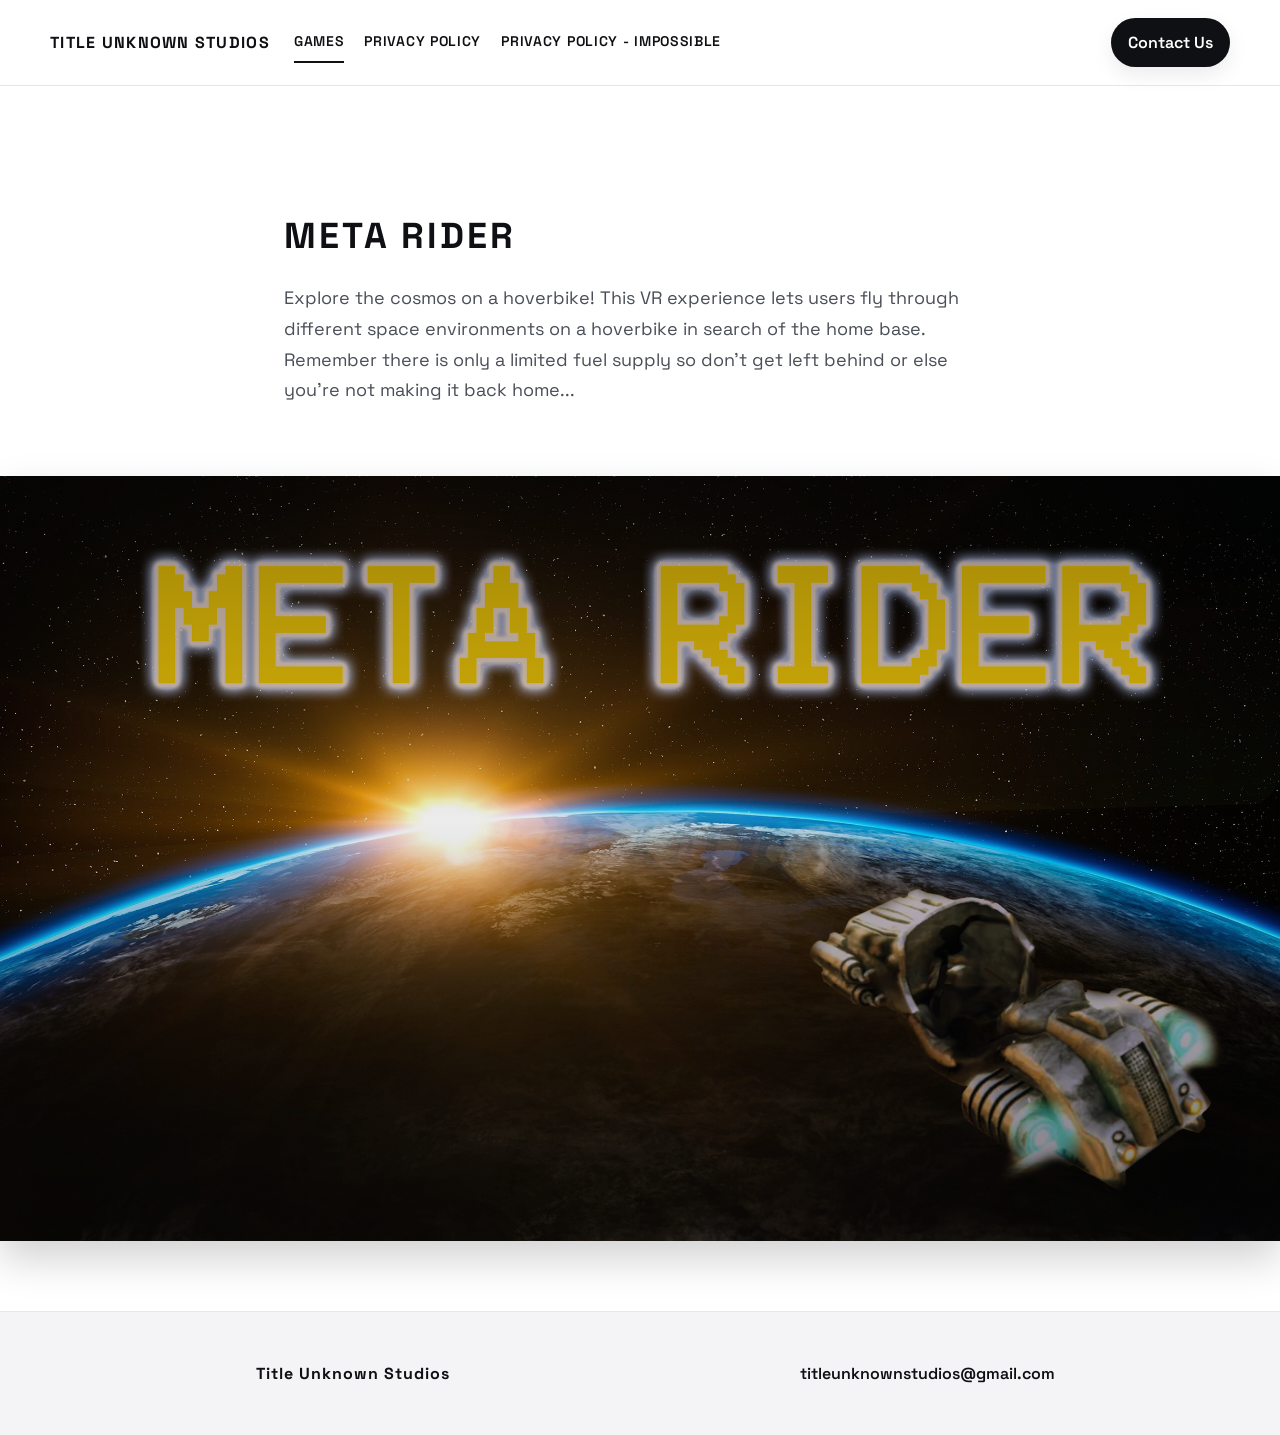
==== index.html @ 8746eb0e "Add Impossible privacy policy page and nav link" ====
<!doctype html>
<html lang="en">
<head>
  <meta charset="utf-8">
  <meta name="viewport" content="width=device-width, initial-scale=1">
  <title>Title Unknown Studios</title>
  <link rel="preconnect" href="https://fonts.googleapis.com">
  <link rel="preconnect" href="https://fonts.gstatic.com" crossorigin>
  <link href="https://fonts.googleapis.com/css2?family=Space+Grotesk:wght@400;500;600;700&display=swap" rel="stylesheet">
  <link rel="stylesheet" href="styles.css">
</head>
<body>
  <header class="site-header">
    <div class="container nav">
      <a class="brand" href="index.html">Title Unknown Studios</a>
      <nav class="nav-links" aria-label="Main navigation">
        <a class="active" href="index.html">Games</a>
        <a href="privacy-policy/">Privacy Policy</a>
        <a href="privacy-policy/impossible/">Privacy Policy - Impossible</a>
      </nav>
      <a class="btn primary" href="contact.html">Contact Us</a>
    </div>
  </header>

  <main>
    <section class="section intro">
      <div class="container narrow">
        <h1>META RIDER</h1>
        <p>
          Explore the cosmos on a hoverbike! This VR experience lets users fly through different
          space environments on a hoverbike in search of the home base. Remember there is only a
          limited fuel supply so don't get left behind or else you're not making it back home...
        </p>
      </div>
    </section>

    <section class="hero" aria-label="Meta Rider cover art">
      <span class="sr-only">Meta Rider cover art</span>
    </section>
  </main>

  <footer class="site-footer">
    <div class="container footer-grid">
      <div class="footer-title">Title Unknown Studios</div>
      <a class="footer-link" href="mailto:titleunknownstudios@gmail.com">titleunknownstudios@gmail.com</a>
    </div>
  </footer>
</body>
</html>
---- styles.css ----
:root {
  --bg: #ffffff;
  --text: #0f1013;
  --muted: #4a4e57;
  --border: #e6e7eb;
  --accent: #0f1013;
  --btn-text: #ffffff;
  --max-width: 1180px;
}

*,
*::before,
*::after {
  box-sizing: border-box;
}

html,
body {
  height: 100%;
}

body {
  margin: 0;
  background: var(--bg);
  color: var(--text);
  font-family: "Space Grotesk", "Segoe UI", sans-serif;
  line-height: 1.7;
  -webkit-font-smoothing: antialiased;
  min-height: 100vh;
  display: flex;
  flex-direction: column;
}

main {
  flex: 1;
}

a {
  color: inherit;
  text-decoration: none;
}

img {
  max-width: 100%;
  display: block;
}

.container {
  max-width: var(--max-width);
  margin: 0 auto;
  padding: 0 24px;
}

.site-header {
  position: sticky;
  top: 0;
  z-index: 20;
  background: rgba(255, 255, 255, 0.95);
  backdrop-filter: blur(12px);
  border-bottom: 1px solid var(--border);
}

.nav {
  display: flex;
  align-items: center;
  gap: 24px;
  padding: 18px 0;
}

.brand {
  font-weight: 700;
  letter-spacing: 0.08em;
  text-transform: uppercase;
}

.nav-links {
  display: flex;
  align-items: center;
  gap: 20px;
  flex: 1;
  font-weight: 600;
  font-size: 14px;
  letter-spacing: 0.05em;
  text-transform: uppercase;
}

.nav-links a {
  padding: 8px 0;
  border-bottom: 2px solid transparent;
  transition: border-color 0.2s ease, color 0.2s ease;
}

.nav-links a:hover {
  color: #1b1d23;
}

.nav-links .active {
  border-color: var(--accent);
}

.btn {
  display: inline-flex;
  align-items: center;
  justify-content: center;
  gap: 8px;
  font-weight: 600;
  padding: 10px 16px;
  border-radius: 999px;
  border: 1px solid transparent;
  transition: transform 0.15s ease, box-shadow 0.15s ease, background 0.15s ease;
}

.btn.primary {
  background: var(--accent);
  color: var(--btn-text);
  box-shadow: 0 8px 20px rgba(0, 0, 0, 0.08);
}

.btn.primary:hover {
  transform: translateY(-1px);
  box-shadow: 0 10px 26px rgba(0, 0, 0, 0.12);
}

.section {
  padding: 120px 0 70px;
}

.narrow {
  max-width: 760px;
}

.intro h1 {
  font-size: 36px;
  letter-spacing: 0.08em;
  margin: 0 0 16px;
}

.intro p {
  margin: 0;
  color: var(--muted);
  font-size: 18px;
}

.hero {
  position: relative;
  height: 85vh;
  min-height: 540px;
  margin: 0;
  background: url("assets/meta-rider-hero.png") center/cover no-repeat;
  box-shadow: 0 18px 38px rgba(0, 0, 0, 0.18);
}

.hero::after {
  content: "";
  position: absolute;
  inset: 0;
  background: linear-gradient(180deg, rgba(6, 7, 9, 0.35) 0%, rgba(8, 9, 12, 0.08) 45%, rgba(8, 9, 12, 0.38) 100%);
  pointer-events: none;
}

.hero .sr-only {
  position: absolute;
  width: 1px;
  height: 1px;
  padding: 0;
  margin: -1px;
  overflow: hidden;
  clip: rect(0, 0, 0, 0);
  border: 0;
}

.content-card h1,
.content-card h2,
.content-card h3 {
  margin: 0 0 12px;
}

.content-card h1 {
  font-size: 34px;
}

.content-card h2 {
  font-size: 22px;
}

.content-card p {
  margin: 0 0 14px;
  color: var(--muted);
}

.content-card {
  background: #f9f9fb;
  border: 1px solid var(--border);
  border-radius: 16px;
  padding: 32px;
  box-shadow: 0 10px 28px rgba(0, 0, 0, 0.06);
}

.site-footer {
  background: #f4f4f7;
  border-top: 1px solid var(--border);
  padding: 48px 0;
  margin-top: 70px;
}

.footer-grid {
  display: grid;
  grid-template-columns: repeat(auto-fit, minmax(220px, 1fr));
  align-items: center;
  gap: 16px;
  text-align: center;
}

.footer-title {
  font-weight: 700;
  letter-spacing: 0.06em;
}

.footer-link {
  font-weight: 600;
}

@media (max-width: 900px) {
  .nav {
    flex-wrap: wrap;
    gap: 16px;
  }

  .nav-links {
    order: 3;
    width: 100%;
    justify-content: center;
  }

  .btn.primary {
    order: 2;
    width: calc(100% - 20px);
    margin: 8px auto 0;
    padding: 12px 18px;
  }

  .intro h1 {
    font-size: 30px;
  }
}

@media (max-width: 640px) {
  .section {
    padding: 80px 0 50px;
  }

  .intro h1 {
    font-size: 26px;
  }

  .intro p {
    font-size: 16px;
  }

  .hero {
    min-height: 420px;
  }

  .content-card {
    padding: 24px;
  }
}
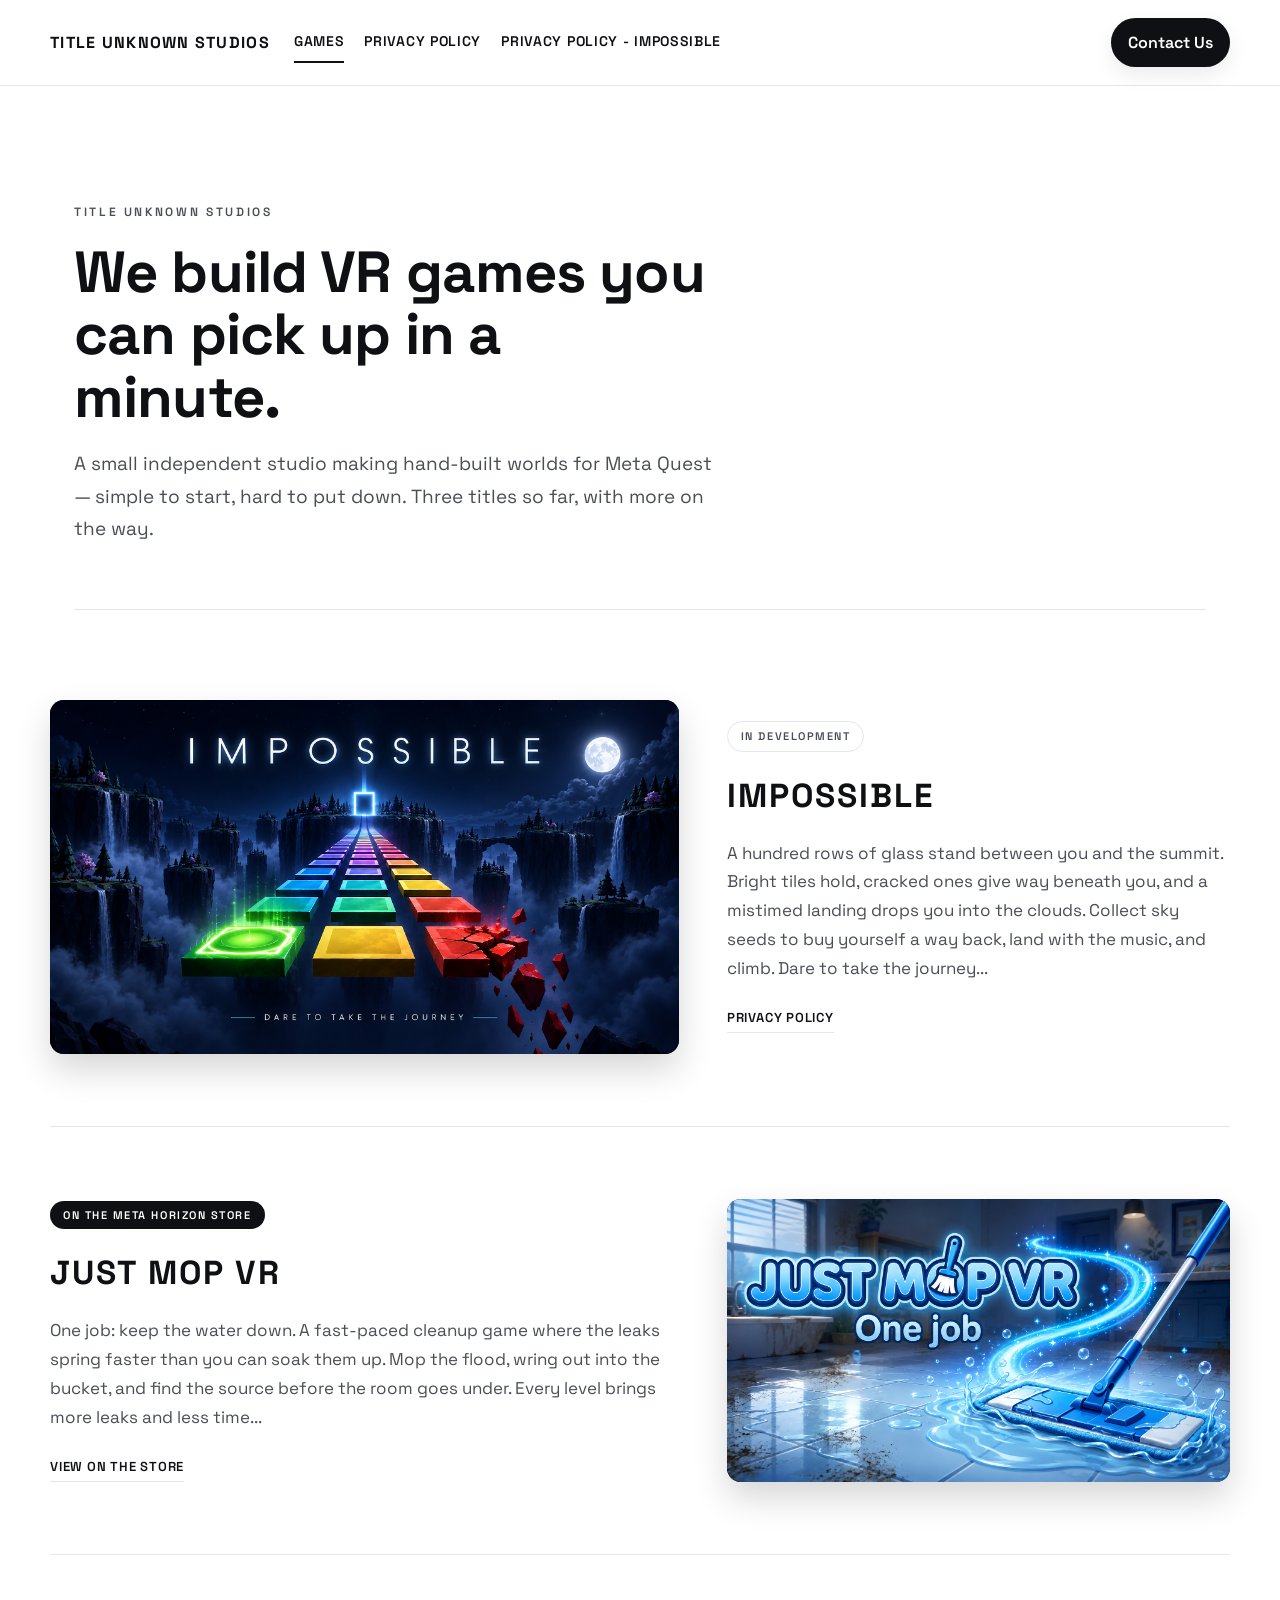
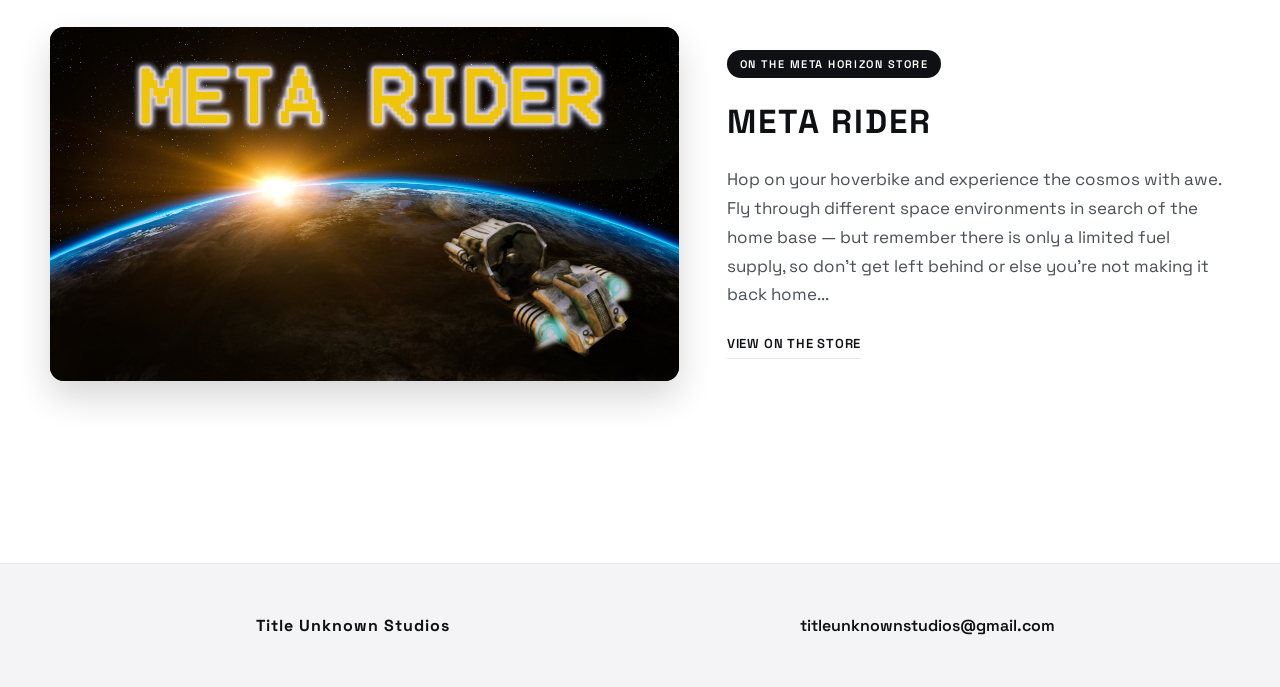
==== commit 230038d5: "Add Impossible and Just Mop VR, rebuild home page, add Impossible privacy policy" ====
--- a/index.html
+++ b/index.html
@@ -23,19 +23,81 @@
   </header>
 
   <main>
-    <section class="section intro">
-      <div class="container narrow">
-        <h1>META RIDER</h1>
-        <p>
-          Explore the cosmos on a hoverbike! This VR experience lets users fly through different
-          space environments on a hoverbike in search of the home base. Remember there is only a
-          limited fuel supply so don't get left behind or else you're not making it back home...
+    <section class="studio">
+      <div class="container">
+        <p class="eyebrow">Title Unknown Studios</p>
+        <h1>We build VR games you can pick up in a minute.</h1>
+        <p class="lede">
+          A small independent studio making hand-built worlds for Meta Quest &mdash; simple to start,
+          hard to put down. Three titles so far, with more on the way.
         </p>
+        <div class="rule"></div>
       </div>
     </section>
 
-    <section class="hero" aria-label="Meta Rider cover art">
-      <span class="sr-only">Meta Rider cover art</span>
+    <section class="games container" id="games" aria-label="Our games">
+
+      <article class="game">
+        <div class="game-media">
+          <img src="assets/impossible-hero.png"
+               alt="Impossible key art: a glowing path of coloured glass tiles leading to a portal above the clouds">
+        </div>
+        <div class="game-body">
+          <span class="status soon">In development</span>
+          <h2>Impossible</h2>
+          <p>
+            A hundred rows of glass stand between you and the summit. Bright tiles hold, cracked ones
+            give way beneath you, and a mistimed landing drops you into the clouds. Collect sky seeds
+            to buy yourself a way back, land with the music, and climb. Dare to take the journey...
+          </p>
+          <div class="game-links">
+            <a href="privacy-policy/impossible/">Privacy Policy</a>
+          </div>
+        </div>
+      </article>
+
+      <article class="game">
+        <a class="game-media" href="https://www.meta.com/experiences/just-mop-vr/1501354585093259/"
+           target="_blank" rel="noopener">
+          <img src="assets/just-mop-vr-hero.png"
+               alt="Just Mop VR key art: a mop sweeping a glowing trail of water across a tiled bathroom floor">
+        </a>
+        <div class="game-body">
+          <span class="status live">On the Meta Horizon Store</span>
+          <h2>Just Mop VR</h2>
+          <p>
+            One job: keep the water down. A fast-paced cleanup game where the leaks spring faster than
+            you can soak them up. Mop the flood, wring out into the bucket, and find the source before
+            the room goes under. Every level brings more leaks and less time...
+          </p>
+          <div class="game-links">
+            <a href="https://www.meta.com/experiences/just-mop-vr/1501354585093259/"
+               target="_blank" rel="noopener">View on the Store</a>
+          </div>
+        </div>
+      </article>
+
+      <article class="game">
+        <a class="game-media" href="https://www.meta.com/experiences/meta-rider/4400787600027616/"
+           target="_blank" rel="noopener">
+          <img src="assets/meta-rider-hero.png"
+               alt="Meta Rider key art: a hoverbike above a sunlit planet, with the Meta Rider wordmark in the stars">
+        </a>
+        <div class="game-body">
+          <span class="status live">On the Meta Horizon Store</span>
+          <h2>Meta Rider</h2>
+          <p>
+            Hop on your hoverbike and experience the cosmos with awe. Fly through different space
+            environments in search of the home base &mdash; but remember there is only a limited fuel
+            supply, so don't get left behind or else you're not making it back home...
+          </p>
+          <div class="game-links">
+            <a href="https://www.meta.com/experiences/meta-rider/4400787600027616/"
+               target="_blank" rel="noopener">View on the Store</a>
+          </div>
+        </div>
+      </article>
+
     </section>
   </main>
 
--- a/styles.css
+++ b/styles.css
@@ -141,32 +141,145 @@
   font-size: 18px;
 }
 
-.hero {
-  position: relative;
-  height: 85vh;
-  min-height: 540px;
+/* ---- Studio intro ------------------------------------------------------- */
+.studio {
+  padding: 116px 0 18px;
+}
+
+.eyebrow {
+  margin: 0 0 18px;
+  font-size: 12px;
+  font-weight: 600;
+  letter-spacing: 0.22em;
+  text-transform: uppercase;
+  color: var(--muted);
+}
+
+.studio h1 {
+  margin: 0 0 20px;
+  font-size: clamp(32px, 5.2vw, 58px);
+  line-height: 1.08;
+  letter-spacing: -0.015em;
+  max-width: 17ch;
+}
+
+.studio .lede {
   margin: 0;
-  background: url("assets/meta-rider-hero.png") center/cover no-repeat;
-  box-shadow: 0 18px 38px rgba(0, 0, 0, 0.18);
-}
-
-.hero::after {
-  content: "";
+  max-width: 54ch;
+  font-size: clamp(16px, 1.5vw, 19px);
+  color: var(--muted);
+}
+
+.rule {
+  height: 1px;
+  background: var(--border);
+  margin: 64px 0 0;
+}
+
+/* ---- Games -------------------------------------------------------------- */
+.games {
+  padding: 0 0 40px;
+}
+
+/* Art is shown whole. The old .hero used background:cover in a fixed 85vh box, which
+   cropped the wordmark off the key art. A grid cell with an <img> cannot crop. */
+.game {
+  display: grid;
+  grid-template-columns: 1.25fr 1fr;
+  gap: 48px;
+  align-items: center;
+  padding: 72px 0;
+  border-bottom: 1px solid var(--border);
+}
+
+.game:last-child { border-bottom: 0; }
+
+.game:nth-child(even) .game-media { order: 2; }
+
+.game-media {
+  display: block;
+  border-radius: 14px;
+  overflow: hidden;
+  background: #0b0c0f;
+  box-shadow: 0 16px 34px rgba(0, 0, 0, 0.16);
+  transition: transform .35s ease, box-shadow .35s ease;
+}
+
+a.game-media:hover {
+  transform: translateY(-4px);
+  box-shadow: 0 24px 46px rgba(0, 0, 0, 0.24);
+}
+
+.game-media img {
+  display: block;
+  width: 100%;
+  height: auto;
+}
+
+.status {
+  display: inline-block;
+  margin-bottom: 16px;
+  padding: 5px 13px;
+  border-radius: 999px;
+  font-size: 11px;
+  font-weight: 600;
+  letter-spacing: 0.14em;
+  text-transform: uppercase;
+}
+
+.status.live { background: var(--accent); color: var(--btn-text); }
+.status.soon { border: 1px solid var(--border); color: var(--muted); }
+
+.game-body h2 {
+  margin: 0 0 14px;
+  font-size: clamp(26px, 2.6vw, 34px);
+  letter-spacing: 0.06em;
+  text-transform: uppercase;
+}
+
+.game-body p {
+  margin: 0;
+  color: var(--muted);
+  font-size: 17px;
+}
+
+.game-links {
+  margin-top: 24px;
+  display: flex;
+  align-items: center;
+  gap: 22px;
+  flex-wrap: wrap;
+  font-size: 13px;
+  font-weight: 600;
+  letter-spacing: 0.06em;
+  text-transform: uppercase;
+}
+
+.game-links a {
+  border-bottom: 1px solid var(--border);
+  padding-bottom: 3px;
+  transition: border-color .2s ease;
+}
+
+.game-links a:hover { border-color: var(--accent); }
+
+.sr-only {
   position: absolute;
-  inset: 0;
-  background: linear-gradient(180deg, rgba(6, 7, 9, 0.35) 0%, rgba(8, 9, 12, 0.08) 45%, rgba(8, 9, 12, 0.38) 100%);
-  pointer-events: none;
-}
-
-.hero .sr-only {
-  position: absolute;
-  width: 1px;
-  height: 1px;
-  padding: 0;
-  margin: -1px;
-  overflow: hidden;
-  clip: rect(0, 0, 0, 0);
-  border: 0;
+  width: 1px; height: 1px;
+  padding: 0; margin: -1px;
+  overflow: hidden; clip: rect(0, 0, 0, 0); border: 0;
+}
+
+@media (max-width: 900px) {
+  .game {
+    grid-template-columns: 1fr;
+    gap: 26px;
+    padding: 48px 0;
+  }
+  /* Art always leads on a narrow screen, whatever the desktop alternation says. */
+  .game:nth-child(even) .game-media { order: 0; }
+  .studio { padding-top: 76px; }
+  .rule { margin-top: 44px; }
 }
 
 .content-card h1,
@@ -239,7 +352,7 @@
     padding: 12px 18px;
   }
 
-  .intro h1 {
+  .game-head h2 {
     font-size: 30px;
   }
 }
@@ -249,16 +362,15 @@
     padding: 80px 0 50px;
   }
 
-  .intro h1 {
+  .game-head h2 {
     font-size: 26px;
   }
-
-  .intro p {
+  .game {
+    padding-top: 64px;
+  }
+
+  .game-head p {
     font-size: 16px;
-  }
-
-  .hero {
-    min-height: 420px;
   }
 
   .content-card {
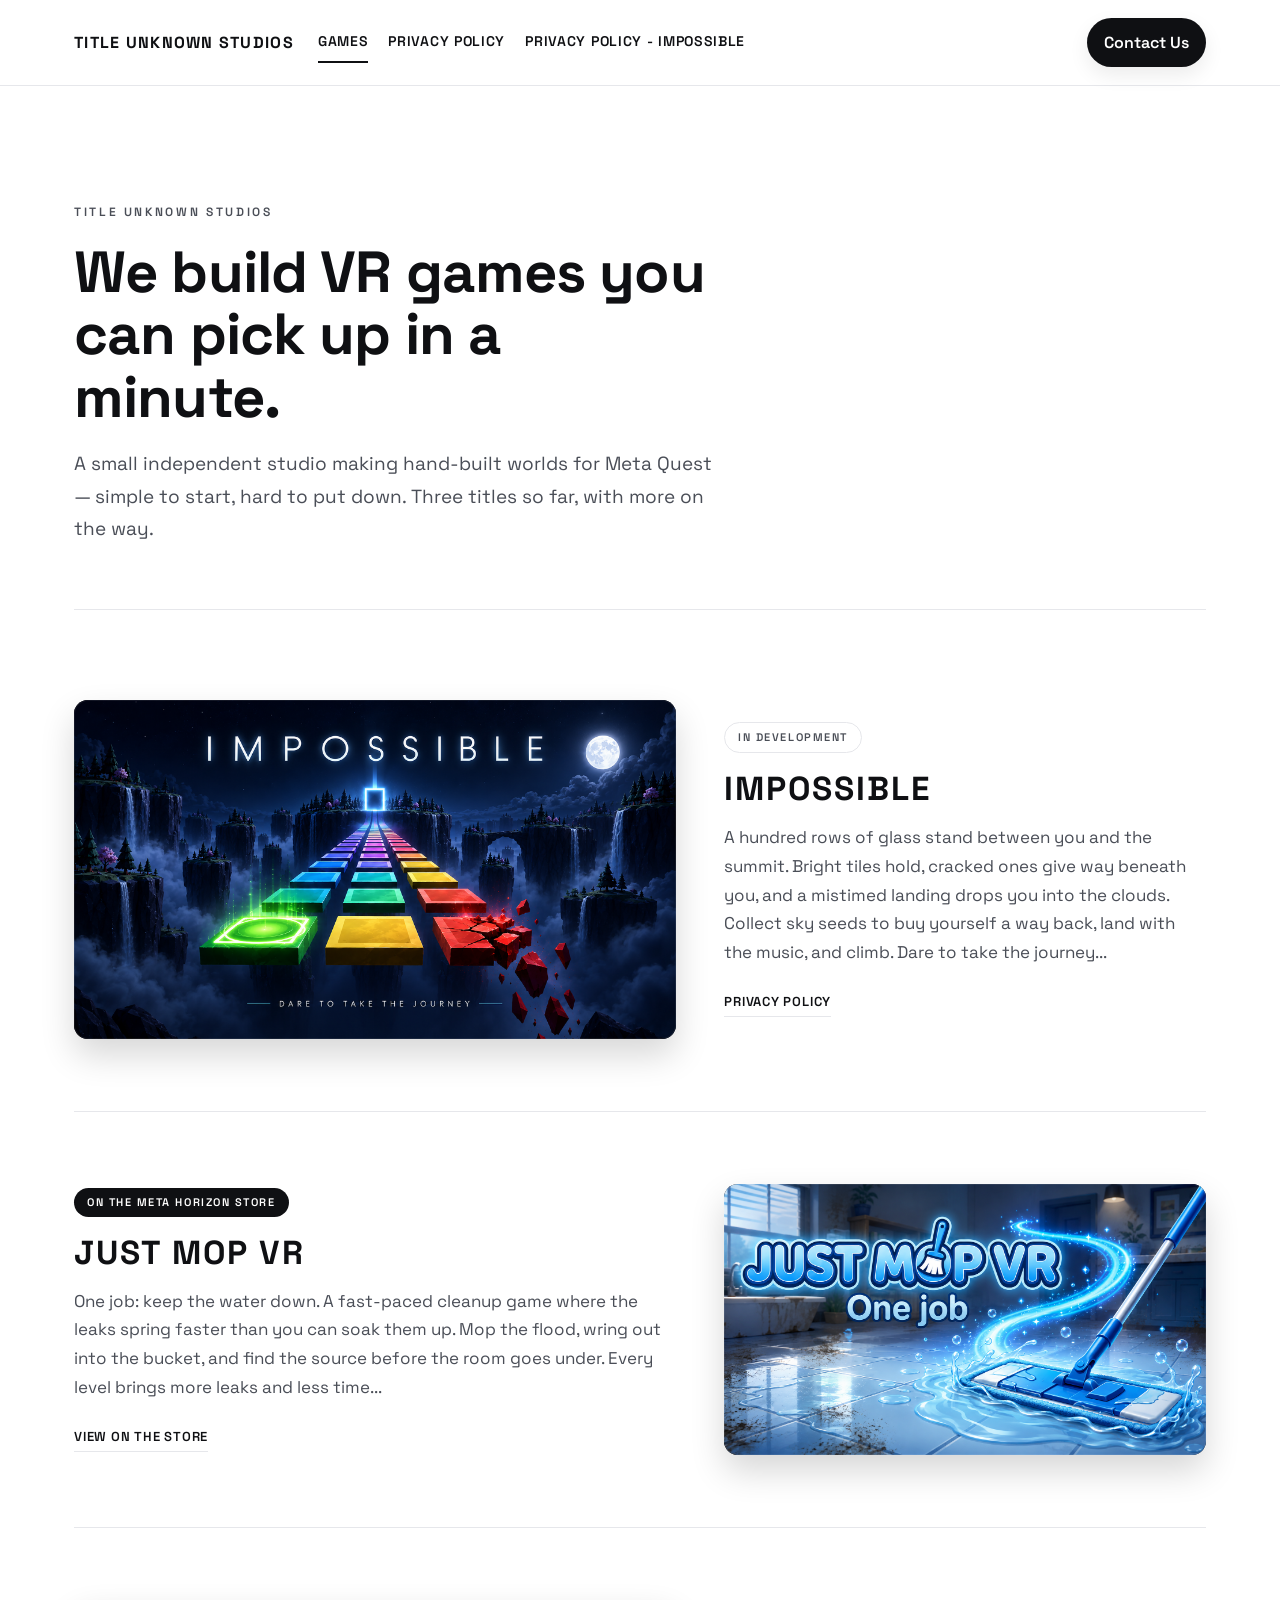
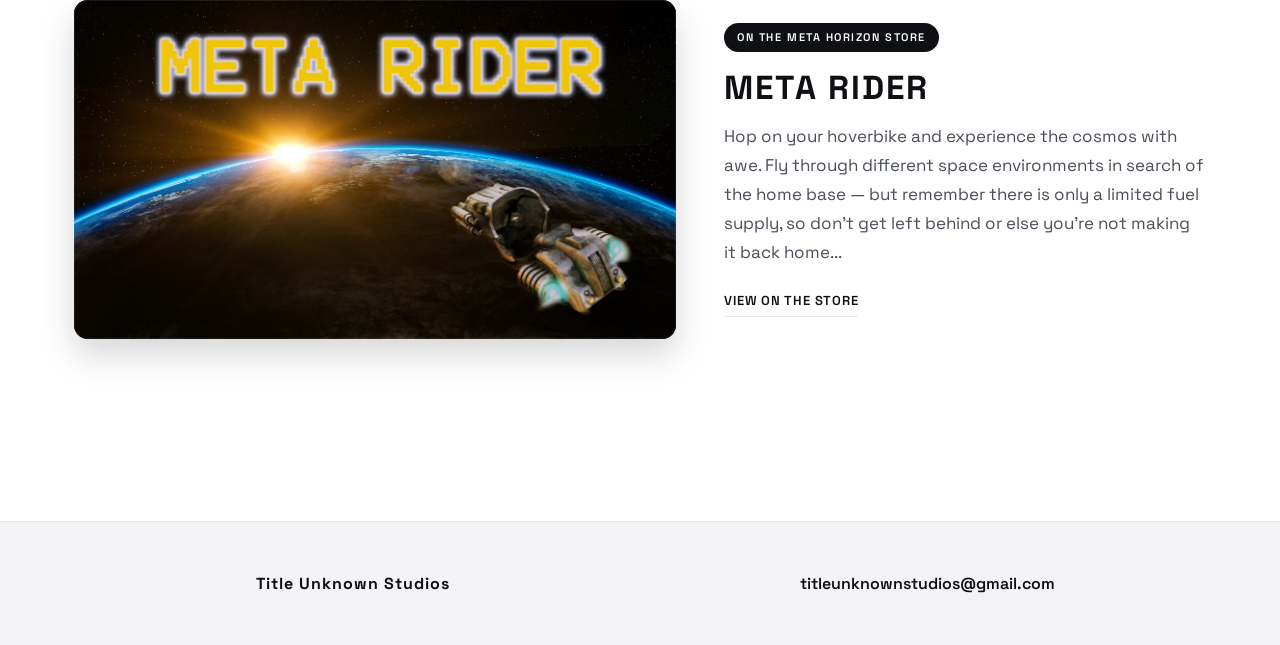
==== commit b3bb8c56: "mobile improvements" ====
--- a/index.html
+++ b/index.html
@@ -2,23 +2,31 @@
 <html lang="en">
 <head>
   <meta charset="utf-8">
-  <meta name="viewport" content="width=device-width, initial-scale=1">
+  <meta name="viewport" content="width=device-width, initial-scale=1, viewport-fit=cover">
+  <meta name="theme-color" content="#ffffff">
+  <script>document.documentElement.classList.add('js')</script>
   <title>Title Unknown Studios</title>
   <link rel="preconnect" href="https://fonts.googleapis.com">
   <link rel="preconnect" href="https://fonts.gstatic.com" crossorigin>
   <link href="https://fonts.googleapis.com/css2?family=Space+Grotesk:wght@400;500;600;700&display=swap" rel="stylesheet">
   <link rel="stylesheet" href="styles.css">
+  <script src="assets/site.js" defer></script>
 </head>
 <body>
   <header class="site-header">
     <div class="container nav">
       <a class="brand" href="index.html">Title Unknown Studios</a>
-      <nav class="nav-links" aria-label="Main navigation">
-        <a class="active" href="index.html">Games</a>
-        <a href="privacy-policy/">Privacy Policy</a>
-        <a href="privacy-policy/impossible/">Privacy Policy - Impossible</a>
-      </nav>
-      <a class="btn primary" href="contact.html">Contact Us</a>
+      <button class="nav-toggle" type="button" aria-expanded="false" aria-controls="site-menu" aria-label="Open menu">
+        <span class="nav-toggle-icon" aria-hidden="true"></span>
+      </button>
+      <div class="nav-menu" id="site-menu">
+        <nav class="nav-links" aria-label="Main navigation">
+          <a class="active" href="index.html">Games</a>
+          <a href="privacy-policy/">Privacy Policy</a>
+          <a href="privacy-policy/impossible/">Privacy Policy - Impossible</a>
+        </nav>
+        <a class="btn primary" href="contact.html">Contact Us</a>
+      </div>
     </div>
   </header>
 
@@ -37,9 +45,9 @@
 
     <section class="games container" id="games" aria-label="Our games">
 
-      <article class="game">
+      <article class="game reveal">
         <div class="game-media">
-          <img src="assets/impossible-hero.png"
+          <img src="assets/impossible-hero.png" width="2000" height="1125" loading="eager" decoding="async"
                alt="Impossible key art: a glowing path of coloured glass tiles leading to a portal above the clouds">
         </div>
         <div class="game-body">
@@ -56,10 +64,10 @@
         </div>
       </article>
 
-      <article class="game">
+      <article class="game reveal">
         <a class="game-media" href="https://www.meta.com/experiences/just-mop-vr/1501354585093259/"
            target="_blank" rel="noopener">
-          <img src="assets/just-mop-vr-hero.png"
+          <img src="assets/just-mop-vr-hero.png" width="1672" height="941" loading="lazy" decoding="async"
                alt="Just Mop VR key art: a mop sweeping a glowing trail of water across a tiled bathroom floor">
         </a>
         <div class="game-body">
@@ -77,10 +85,10 @@
         </div>
       </article>
 
-      <article class="game">
+      <article class="game reveal">
         <a class="game-media" href="https://www.meta.com/experiences/meta-rider/4400787600027616/"
            target="_blank" rel="noopener">
-          <img src="assets/meta-rider-hero.png"
+          <img src="assets/meta-rider-hero.png" width="2500" height="1406" loading="lazy" decoding="async"
                alt="Meta Rider key art: a hoverbike above a sunlit planet, with the Meta Rider wordmark in the stars">
         </a>
         <div class="game-body">
--- a/styles.css
+++ b/styles.css
@@ -5,7 +5,12 @@
   --border: #e6e7eb;
   --accent: #0f1013;
   --btn-text: #ffffff;
+  --surface: #f9f9fb;
   --max-width: 1180px;
+  --gutter: 24px;
+  --header-h: 73px;
+  --ease: cubic-bezier(.22, .61, .36, 1);
+  --ease-out: cubic-bezier(.16, 1, .3, 1);
 }
 
 *,
@@ -14,6 +19,17 @@
   box-sizing: border-box;
 }
 
+html {
+  -webkit-text-size-adjust: 100%;
+  text-size-adjust: 100%;
+  -webkit-tap-highlight-color: transparent;
+  scroll-padding-top: calc(var(--header-h) + 16px);
+}
+
+@media (prefers-reduced-motion: no-preference) {
+  html { scroll-behavior: smooth; }
+}
+
 html,
 body {
   height: 100%;
@@ -23,12 +39,20 @@
   margin: 0;
   background: var(--bg);
   color: var(--text);
-  font-family: "Space Grotesk", "Segoe UI", sans-serif;
+  font-family: "Space Grotesk", "Segoe UI", -apple-system, BlinkMacSystemFont, sans-serif;
   line-height: 1.7;
   -webkit-font-smoothing: antialiased;
+  -moz-osx-font-smoothing: grayscale;
+  text-rendering: optimizeLegibility;
   min-height: 100vh;
+  min-height: 100dvh;
   display: flex;
   flex-direction: column;
+  overflow-x: hidden;
+}
+
+body.menu-open {
+  overflow: hidden;
 }
 
 main {
@@ -45,32 +69,61 @@
   display: block;
 }
 
+::selection {
+  background: var(--accent);
+  color: var(--btn-text);
+}
+
+:focus-visible {
+  outline: 2px solid var(--accent);
+  outline-offset: 3px;
+  border-radius: 4px;
+}
+
 .container {
   max-width: var(--max-width);
   margin: 0 auto;
-  padding: 0 24px;
-}
-
+  padding-left: max(var(--gutter), env(safe-area-inset-left));
+  padding-right: max(var(--gutter), env(safe-area-inset-right));
+}
+
+/* ---- Header ------------------------------------------------------------- */
 .site-header {
   position: sticky;
   top: 0;
   z-index: 20;
-  background: rgba(255, 255, 255, 0.95);
-  backdrop-filter: blur(12px);
+  background: rgba(255, 255, 255, 0.86);
+  -webkit-backdrop-filter: saturate(180%) blur(16px);
+  backdrop-filter: saturate(180%) blur(16px);
   border-bottom: 1px solid var(--border);
+  padding-top: env(safe-area-inset-top);
+  transition: box-shadow .3s ease, background .3s ease;
+}
+
+.site-header.is-scrolled {
+  box-shadow: 0 6px 24px rgba(15, 16, 19, 0.06);
 }
 
 .nav {
   display: flex;
   align-items: center;
   gap: 24px;
-  padding: 18px 0;
+  padding-top: 18px;
+  padding-bottom: 18px;
 }
 
 .brand {
   font-weight: 700;
   letter-spacing: 0.08em;
   text-transform: uppercase;
+  white-space: nowrap;
+}
+
+.nav-menu {
+  display: flex;
+  align-items: center;
+  gap: 24px;
+  flex: 1;
 }
 
 .nav-links {
@@ -90,12 +143,12 @@
   transition: border-color 0.2s ease, color 0.2s ease;
 }
 
-.nav-links a:hover {
-  color: #1b1d23;
-}
-
 .nav-links .active {
   border-color: var(--accent);
+}
+
+.nav-toggle {
+  display: none;
 }
 
 .btn {
@@ -107,6 +160,7 @@
   padding: 10px 16px;
   border-radius: 999px;
   border: 1px solid transparent;
+  white-space: nowrap;
   transition: transform 0.15s ease, box-shadow 0.15s ease, background 0.15s ease;
 }
 
@@ -116,9 +170,24 @@
   box-shadow: 0 8px 20px rgba(0, 0, 0, 0.08);
 }
 
-.btn.primary:hover {
-  transform: translateY(-1px);
-  box-shadow: 0 10px 26px rgba(0, 0, 0, 0.12);
+.btn:active {
+  transform: scale(0.97);
+}
+
+@media (hover: hover) {
+  .nav-links a:hover {
+    color: #1b1d23;
+    border-color: var(--border);
+  }
+
+  .nav-links a.active:hover {
+    border-color: var(--accent);
+  }
+
+  .btn.primary:hover {
+    transform: translateY(-1px);
+    box-shadow: 0 10px 26px rgba(0, 0, 0, 0.12);
+  }
 }
 
 .section {
@@ -168,6 +237,7 @@
   max-width: 54ch;
   font-size: clamp(16px, 1.5vw, 19px);
   color: var(--muted);
+  text-wrap: pretty;
 }
 
 .rule {
@@ -178,11 +248,11 @@
 
 /* ---- Games -------------------------------------------------------------- */
 .games {
-  padding: 0 0 40px;
-}
-
-/* Art is shown whole. The old .hero used background:cover in a fixed 85vh box, which
-   cropped the wordmark off the key art. A grid cell with an <img> cannot crop. */
+  padding-top: 0;
+  padding-bottom: 40px;
+}
+
+/* Art is shown whole. A grid cell with an <img> cannot crop. */
 .game {
   display: grid;
   grid-template-columns: 1.25fr 1fr;
@@ -198,22 +268,47 @@
 
 .game-media {
   display: block;
+  position: relative;
   border-radius: 14px;
   overflow: hidden;
   background: #0b0c0f;
+  aspect-ratio: 16 / 9;
   box-shadow: 0 16px 34px rgba(0, 0, 0, 0.16);
-  transition: transform .35s ease, box-shadow .35s ease;
-}
-
-a.game-media:hover {
-  transform: translateY(-4px);
-  box-shadow: 0 24px 46px rgba(0, 0, 0, 0.24);
+  transition: transform .35s var(--ease), box-shadow .35s var(--ease);
+  isolation: isolate;
+}
+
+/* Hairline inner edge for a crisp, glassy finish on the art. */
+.game-media::after {
+  content: "";
+  position: absolute;
+  inset: 0;
+  border-radius: inherit;
+  box-shadow: inset 0 0 0 1px rgba(255, 255, 255, 0.08);
+  pointer-events: none;
 }
 
 .game-media img {
   display: block;
   width: 100%;
-  height: auto;
+  height: 100%;
+  object-fit: contain;
+  transition: transform .6s var(--ease);
+}
+
+a.game-media:active {
+  transform: scale(0.985);
+}
+
+@media (hover: hover) {
+  a.game-media:hover {
+    transform: translateY(-4px);
+    box-shadow: 0 24px 46px rgba(0, 0, 0, 0.24);
+  }
+
+  a.game-media:hover img {
+    transform: scale(1.02);
+  }
 }
 
 .status {
@@ -233,6 +328,7 @@
 .game-body h2 {
   margin: 0 0 14px;
   font-size: clamp(26px, 2.6vw, 34px);
+  line-height: 1.2;
   letter-spacing: 0.06em;
   text-transform: uppercase;
 }
@@ -241,6 +337,7 @@
   margin: 0;
   color: var(--muted);
   font-size: 17px;
+  text-wrap: pretty;
 }
 
 .game-links {
@@ -261,7 +358,23 @@
   transition: border-color .2s ease;
 }
 
-.game-links a:hover { border-color: var(--accent); }
+@media (hover: hover) {
+  .game-links a:hover { border-color: var(--accent); }
+}
+
+/* Scroll reveal (only when JS is running and motion is welcome). */
+@media (prefers-reduced-motion: no-preference) {
+  .js .reveal {
+    opacity: 0;
+    transform: translateY(24px);
+    transition: opacity .8s var(--ease-out), transform .8s var(--ease-out);
+  }
+
+  .js .reveal.is-visible {
+    opacity: 1;
+    transform: none;
+  }
+}
 
 .sr-only {
   position: absolute;
@@ -270,30 +383,37 @@
   overflow: hidden; clip: rect(0, 0, 0, 0); border: 0;
 }
 
-@media (max-width: 900px) {
-  .game {
-    grid-template-columns: 1fr;
-    gap: 26px;
-    padding: 48px 0;
-  }
-  /* Art always leads on a narrow screen, whatever the desktop alternation says. */
-  .game:nth-child(even) .game-media { order: 0; }
-  .studio { padding-top: 76px; }
-  .rule { margin-top: 44px; }
+/* ---- Content pages ------------------------------------------------------ */
+.content-card {
+  background: var(--surface);
+  border: 1px solid var(--border);
+  border-radius: 16px;
+  padding: 32px;
+  box-shadow: 0 10px 28px rgba(0, 0, 0, 0.06);
+  overflow-wrap: break-word;
 }
 
 .content-card h1,
 .content-card h2,
 .content-card h3 {
   margin: 0 0 12px;
+  line-height: 1.25;
+  text-wrap: balance;
 }
 
 .content-card h1 {
   font-size: 34px;
+  letter-spacing: -0.01em;
 }
 
 .content-card h2 {
   font-size: 22px;
+}
+
+.content-card * + h1,
+.content-card * + h2,
+.content-card * + h3 {
+  margin-top: 32px;
 }
 
 .content-card p {
@@ -301,18 +421,48 @@
   color: var(--muted);
 }
 
-.content-card {
-  background: #f9f9fb;
-  border: 1px solid var(--border);
-  border-radius: 16px;
-  padding: 32px;
-  box-shadow: 0 10px 28px rgba(0, 0, 0, 0.06);
-}
-
+.content-card p:last-child {
+  margin-bottom: 0;
+}
+
+.content-card p a:not(.btn),
+.content-card li a {
+  text-decoration: underline;
+  text-decoration-color: rgba(15, 16, 19, 0.3);
+  text-underline-offset: 3px;
+  text-decoration-thickness: 1px;
+  transition: text-decoration-color .2s ease;
+}
+
+@media (hover: hover) {
+  .content-card p a:not(.btn):hover,
+  .content-card li a:hover {
+    text-decoration-color: var(--accent);
+  }
+}
+
+.content-card ul,
+.content-card ol {
+  margin: 0 0 18px;
+  padding-left: 1.3em;
+  color: var(--muted);
+}
+
+.content-card li + li {
+  margin-top: 8px;
+}
+
+.content-card li::marker {
+  color: var(--text);
+  font-weight: 600;
+}
+
+/* ---- Footer ------------------------------------------------------------- */
 .site-footer {
   background: #f4f4f7;
   border-top: 1px solid var(--border);
   padding: 48px 0;
+  padding-bottom: calc(48px + env(safe-area-inset-bottom));
   margin-top: 70px;
 }
 
@@ -331,49 +481,340 @@
 
 .footer-link {
   font-weight: 600;
+  overflow-wrap: anywhere;
+}
+
+/* ---- Tablet & mobile: compact header with a menu sheet ------------------ */
+@media (max-width: 1040px) {
+  :root {
+    --header-h: 64px;
+  }
+
+  .nav {
+    min-height: var(--header-h);
+    padding-top: 0;
+    padding-bottom: 0;
+    justify-content: space-between;
+    flex-wrap: wrap;
+    gap: 0 16px;
+  }
+
+  .brand {
+    font-size: 14px;
+    letter-spacing: 0.12em;
+    line-height: var(--header-h);
+  }
+
+  /* Without JS the menu simply sits below the brand, fully usable. */
+  .nav-menu {
+    width: 100%;
+    flex-wrap: wrap;
+    justify-content: center;
+    gap: 12px 20px;
+    padding-bottom: 16px;
+  }
+
+  .nav-links {
+    flex: none;
+    flex-wrap: wrap;
+    justify-content: center;
+  }
+
+  .js .nav-toggle {
+    display: inline-flex;
+    align-items: center;
+    justify-content: center;
+    width: 44px;
+    height: 44px;
+    margin-right: -10px;
+    padding: 0;
+    border: 0;
+    border-radius: 999px;
+    background: transparent;
+    color: var(--text);
+    cursor: pointer;
+    transition: background .2s ease;
+  }
+
+  .js .nav-toggle:active {
+    background: rgba(15, 16, 19, 0.06);
+  }
+
+  .nav-toggle-icon {
+    position: relative;
+    width: 22px;
+    height: 12px;
+  }
+
+  .nav-toggle-icon::before,
+  .nav-toggle-icon::after {
+    content: "";
+    position: absolute;
+    left: 0;
+    right: 0;
+    height: 2px;
+    border-radius: 2px;
+    background: currentColor;
+    transition: transform .35s var(--ease), top .35s var(--ease);
+  }
+
+  .nav-toggle-icon::before { top: 0; }
+  .nav-toggle-icon::after { top: 10px; }
+
+  .menu-open .nav-toggle-icon::before { top: 5px; transform: rotate(45deg); }
+  .menu-open .nav-toggle-icon::after { top: 5px; transform: rotate(-45deg); }
+
+  .js .nav-menu {
+    position: absolute;
+    top: 100%;
+    left: 0;
+    right: 0;
+    height: calc(100vh - var(--header-h) - env(safe-area-inset-top));
+    height: calc(100dvh - var(--header-h) - env(safe-area-inset-top));
+    margin-top: 1px;
+    padding: 12px max(var(--gutter), env(safe-area-inset-right))
+             calc(28px + env(safe-area-inset-bottom)) max(var(--gutter), env(safe-area-inset-left));
+    flex-direction: column;
+    flex-wrap: nowrap;
+    align-items: stretch;
+    justify-content: space-between;
+    gap: 32px;
+    background: var(--bg);
+    overflow-y: auto;
+    overscroll-behavior: contain;
+    opacity: 0;
+    visibility: hidden;
+    transform: translateY(-8px);
+    transition: opacity .3s var(--ease), transform .4s var(--ease), visibility 0s linear .4s;
+  }
+
+  .menu-open .nav-menu {
+    opacity: 1;
+    visibility: visible;
+    transform: none;
+    transition: opacity .3s var(--ease), transform .4s var(--ease-out), visibility 0s;
+  }
+
+  .js .nav-links {
+    flex-direction: column;
+    align-items: stretch;
+    gap: 0;
+    font-size: clamp(20px, 5.6vw, 26px);
+    letter-spacing: 0.04em;
+  }
+
+  .js .nav-links a {
+    display: flex;
+    align-items: center;
+    justify-content: space-between;
+    padding: 20px 0;
+    border-bottom: 1px solid var(--border);
+    line-height: 1.3;
+  }
+
+  .js .nav-links a::after {
+    content: "";
+    flex: none;
+    width: 8px;
+    height: 8px;
+    margin-left: 16px;
+    border-top: 2px solid currentColor;
+    border-right: 2px solid currentColor;
+    transform: rotate(45deg);
+    opacity: .35;
+  }
+
+  .js .nav-links a.active::after {
+    width: 8px;
+    height: 8px;
+    border: 0;
+    border-radius: 50%;
+    background: currentColor;
+    opacity: 1;
+  }
+
+  .js .nav-links a.active {
+    border-color: var(--border);
+  }
+
+  .js .nav-menu .btn.primary {
+    width: 100%;
+    padding: 16px 20px;
+    font-size: 16px;
+  }
+
+  /* Staggered entrance for menu items. */
+  @media (prefers-reduced-motion: no-preference) {
+    .js .nav-links a,
+    .js .nav-menu .btn.primary {
+      opacity: 0;
+      transform: translateY(10px);
+      transition: opacity .4s var(--ease-out), transform .5s var(--ease-out);
+    }
+
+    .menu-open .nav-links a,
+    .menu-open .nav-menu .btn.primary {
+      opacity: 1;
+      transform: none;
+    }
+
+    .menu-open .nav-links a:nth-child(1) { transition-delay: .06s; }
+    .menu-open .nav-links a:nth-child(2) { transition-delay: .11s; }
+    .menu-open .nav-links a:nth-child(3) { transition-delay: .16s; }
+    .menu-open .nav-menu .btn.primary { transition-delay: .22s; }
+  }
+
+  .menu-open .site-header {
+    background: var(--bg);
+  }
 }
 
 @media (max-width: 900px) {
-  .nav {
-    flex-wrap: wrap;
-    gap: 16px;
-  }
-
-  .nav-links {
-    order: 3;
+  .game {
+    grid-template-columns: 1fr;
+    gap: 26px;
+    padding: 48px 0;
+  }
+  /* Art always leads on a narrow screen, whatever the desktop alternation says. */
+  .game:nth-child(even) .game-media { order: 0; }
+  .studio { padding-top: 76px; }
+  .rule { margin-top: 44px; }
+  .section { padding: 64px 0 40px; }
+}
+
+@media (max-width: 820px) {
+  .content-card {
+    margin-left: max(var(--gutter), env(safe-area-inset-left));
+    margin-right: max(var(--gutter), env(safe-area-inset-right));
+  }
+}
+
+/* ---- Phones ------------------------------------------------------------- */
+@media (max-width: 640px) {
+  :root {
+    --gutter: 20px;
+  }
+
+  body {
+    line-height: 1.65;
+  }
+
+  .section {
+    padding: 28px 0 8px;
+  }
+
+  .studio {
+    padding: 52px 0 4px;
+  }
+
+  .eyebrow {
+    margin-bottom: 14px;
+    font-size: 11px;
+  }
+
+  .studio h1 {
+    font-size: clamp(32px, 9.4vw, 40px);
+    line-height: 1.06;
+    letter-spacing: -0.025em;
+    margin-bottom: 18px;
+    text-wrap: balance;
+  }
+
+  .studio .lede {
+    font-size: 17px;
+  }
+
+  .rule {
+    margin-top: 40px;
+  }
+
+  .games {
+    padding-bottom: 8px;
+  }
+
+  .game {
+    gap: 22px;
+    padding: 40px 0 44px;
+  }
+
+  .game-media {
+    border-radius: 16px;
+    box-shadow: 0 14px 30px -8px rgba(0, 0, 0, 0.28);
+  }
+
+  .status {
+    margin-bottom: 12px;
+  }
+
+  .game-body h2 {
+    font-size: 26px;
+    margin-bottom: 10px;
+  }
+
+  .game-body p {
+    font-size: 16px;
+  }
+
+  .game-links {
+    margin-top: 20px;
+  }
+
+  /* Comfortable 44px tap targets without changing the look. */
+  .game-links a {
+    display: inline-flex;
+    align-items: center;
+    min-height: 44px;
+    padding: 12px 0 4px;
+  }
+
+  .content-card {
+    margin-left: max(12px, env(safe-area-inset-left));
+    margin-right: max(12px, env(safe-area-inset-right));
+    padding: 28px 22px;
+    border-radius: 20px;
+    box-shadow: 0 8px 24px rgba(0, 0, 0, 0.05);
+  }
+
+  .content-card h1 {
+    font-size: clamp(26px, 7.6vw, 32px);
+  }
+
+  .content-card h2 {
+    font-size: 20px;
+  }
+
+  .content-card * + h1,
+  .content-card * + h2,
+  .content-card * + h3 {
+    margin-top: 28px;
+  }
+
+  .content-card p,
+  .content-card li {
+    font-size: 16px;
+  }
+
+  .content-card .btn.primary {
     width: 100%;
-    justify-content: center;
-  }
-
-  .btn.primary {
-    order: 2;
-    width: calc(100% - 20px);
-    margin: 8px auto 0;
-    padding: 12px 18px;
-  }
-
-  .game-head h2 {
-    font-size: 30px;
-  }
-}
-
-@media (max-width: 640px) {
-  .section {
-    padding: 80px 0 50px;
-  }
-
-  .game-head h2 {
-    font-size: 26px;
-  }
-  .game {
-    padding-top: 64px;
-  }
-
-  .game-head p {
-    font-size: 16px;
-  }
-
-  .content-card {
-    padding: 24px;
-  }
-}
+    padding: 14px 20px;
+  }
+
+  .site-footer {
+    margin-top: 40px;
+    padding-top: 36px;
+    padding-bottom: calc(36px + env(safe-area-inset-bottom));
+  }
+
+  .footer-grid {
+    gap: 8px;
+  }
+}
+
+@media (prefers-reduced-motion: reduce) {
+  *,
+  *::before,
+  *::after {
+    transition-duration: 0.01ms !important;
+    animation-duration: 0.01ms !important;
+  }
+}
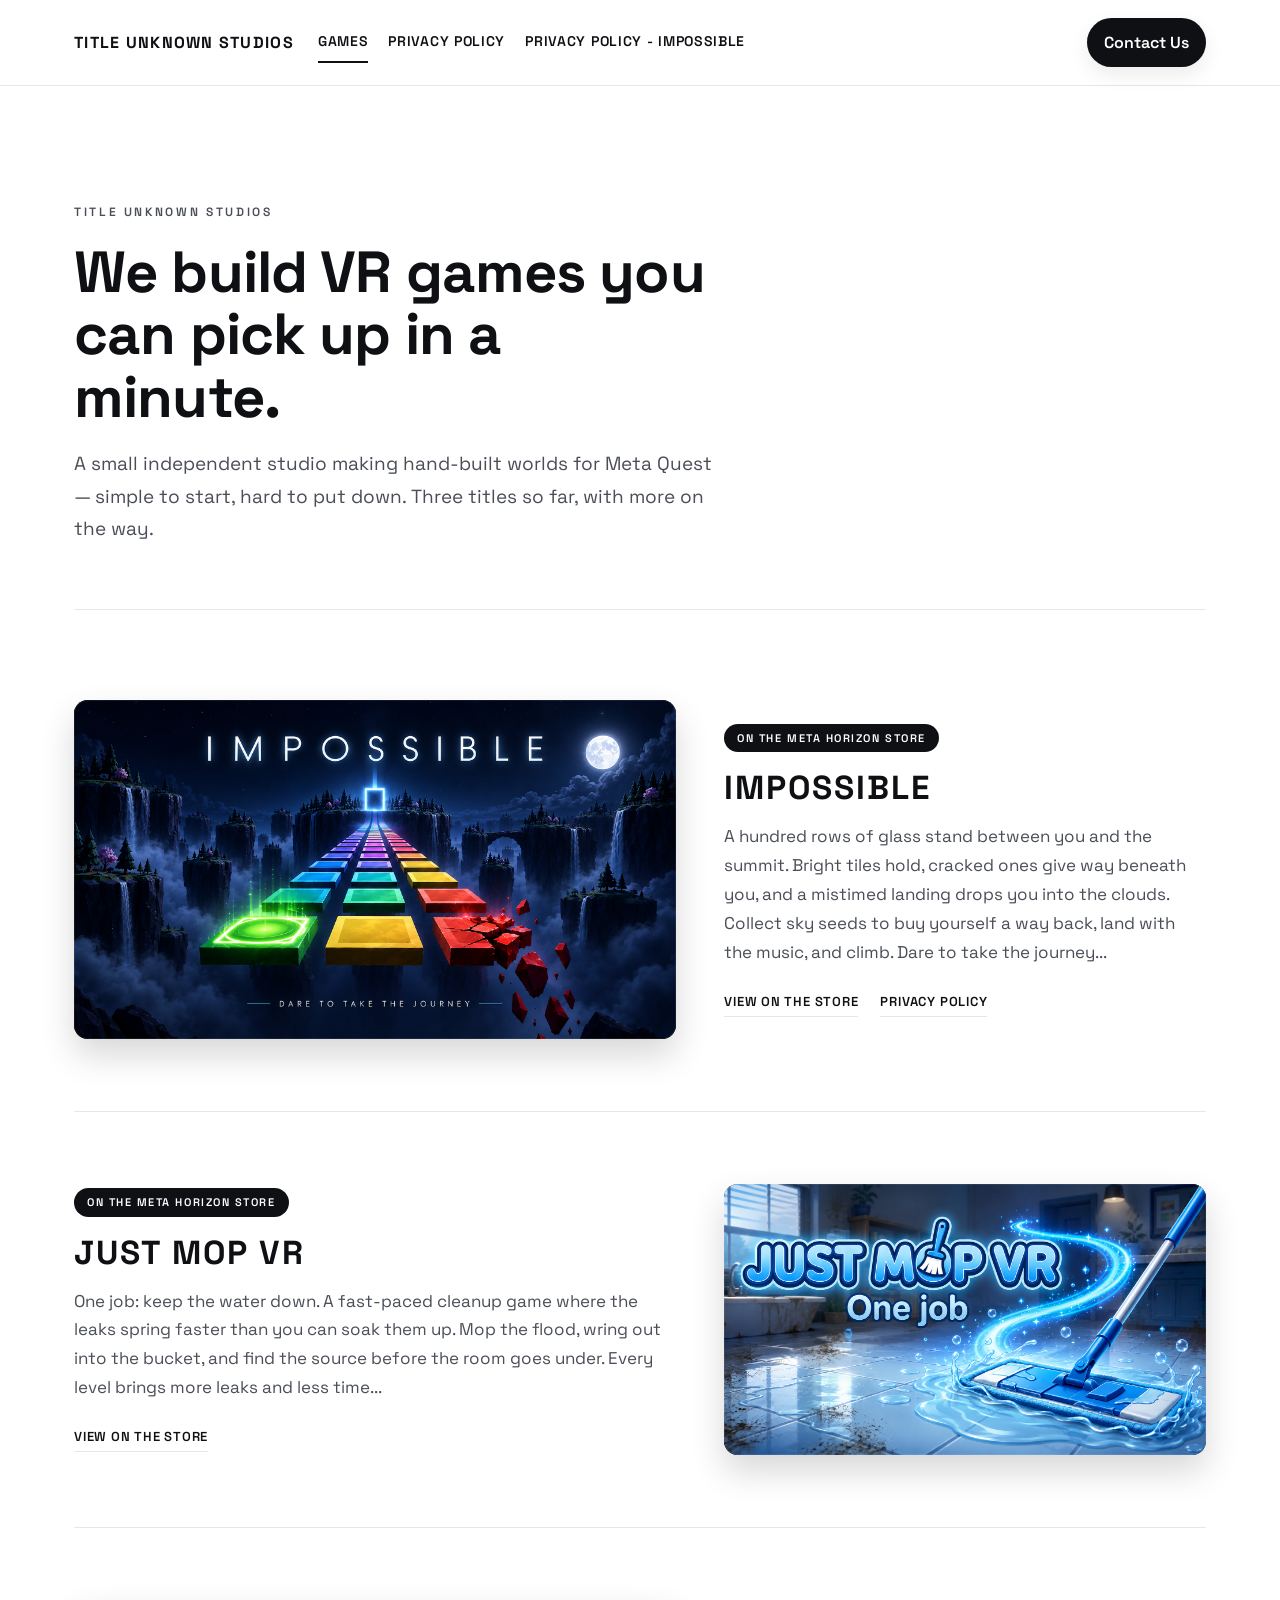
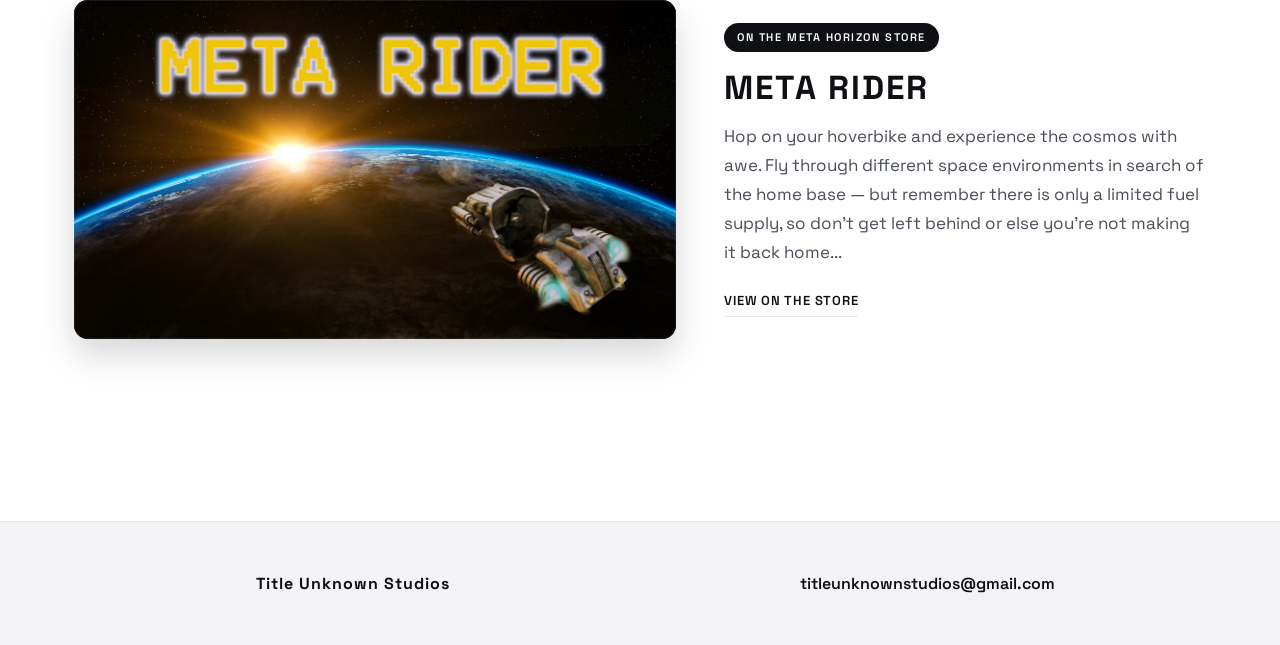
==== commit 5411c6a6: "impossible store link" ====
--- a/index.html
+++ b/index.html
@@ -46,12 +46,13 @@
     <section class="games container" id="games" aria-label="Our games">
 
       <article class="game reveal">
-        <div class="game-media">
+        <a class="game-media" href="https://www.meta.com/experiences/impossible/1532649918630392/"
+           target="_blank" rel="noopener">
           <img src="assets/impossible-hero.png" width="2000" height="1125" loading="eager" decoding="async"
                alt="Impossible key art: a glowing path of coloured glass tiles leading to a portal above the clouds">
-        </div>
+        </a>
         <div class="game-body">
-          <span class="status soon">In development</span>
+          <span class="status live">On the Meta Horizon Store</span>
           <h2>Impossible</h2>
           <p>
             A hundred rows of glass stand between you and the summit. Bright tiles hold, cracked ones
@@ -59,6 +60,8 @@
             to buy yourself a way back, land with the music, and climb. Dare to take the journey...
           </p>
           <div class="game-links">
+            <a href="https://www.meta.com/experiences/impossible/1532649918630392/"
+               target="_blank" rel="noopener">View on the Store</a>
             <a href="privacy-policy/impossible/">Privacy Policy</a>
           </div>
         </div>
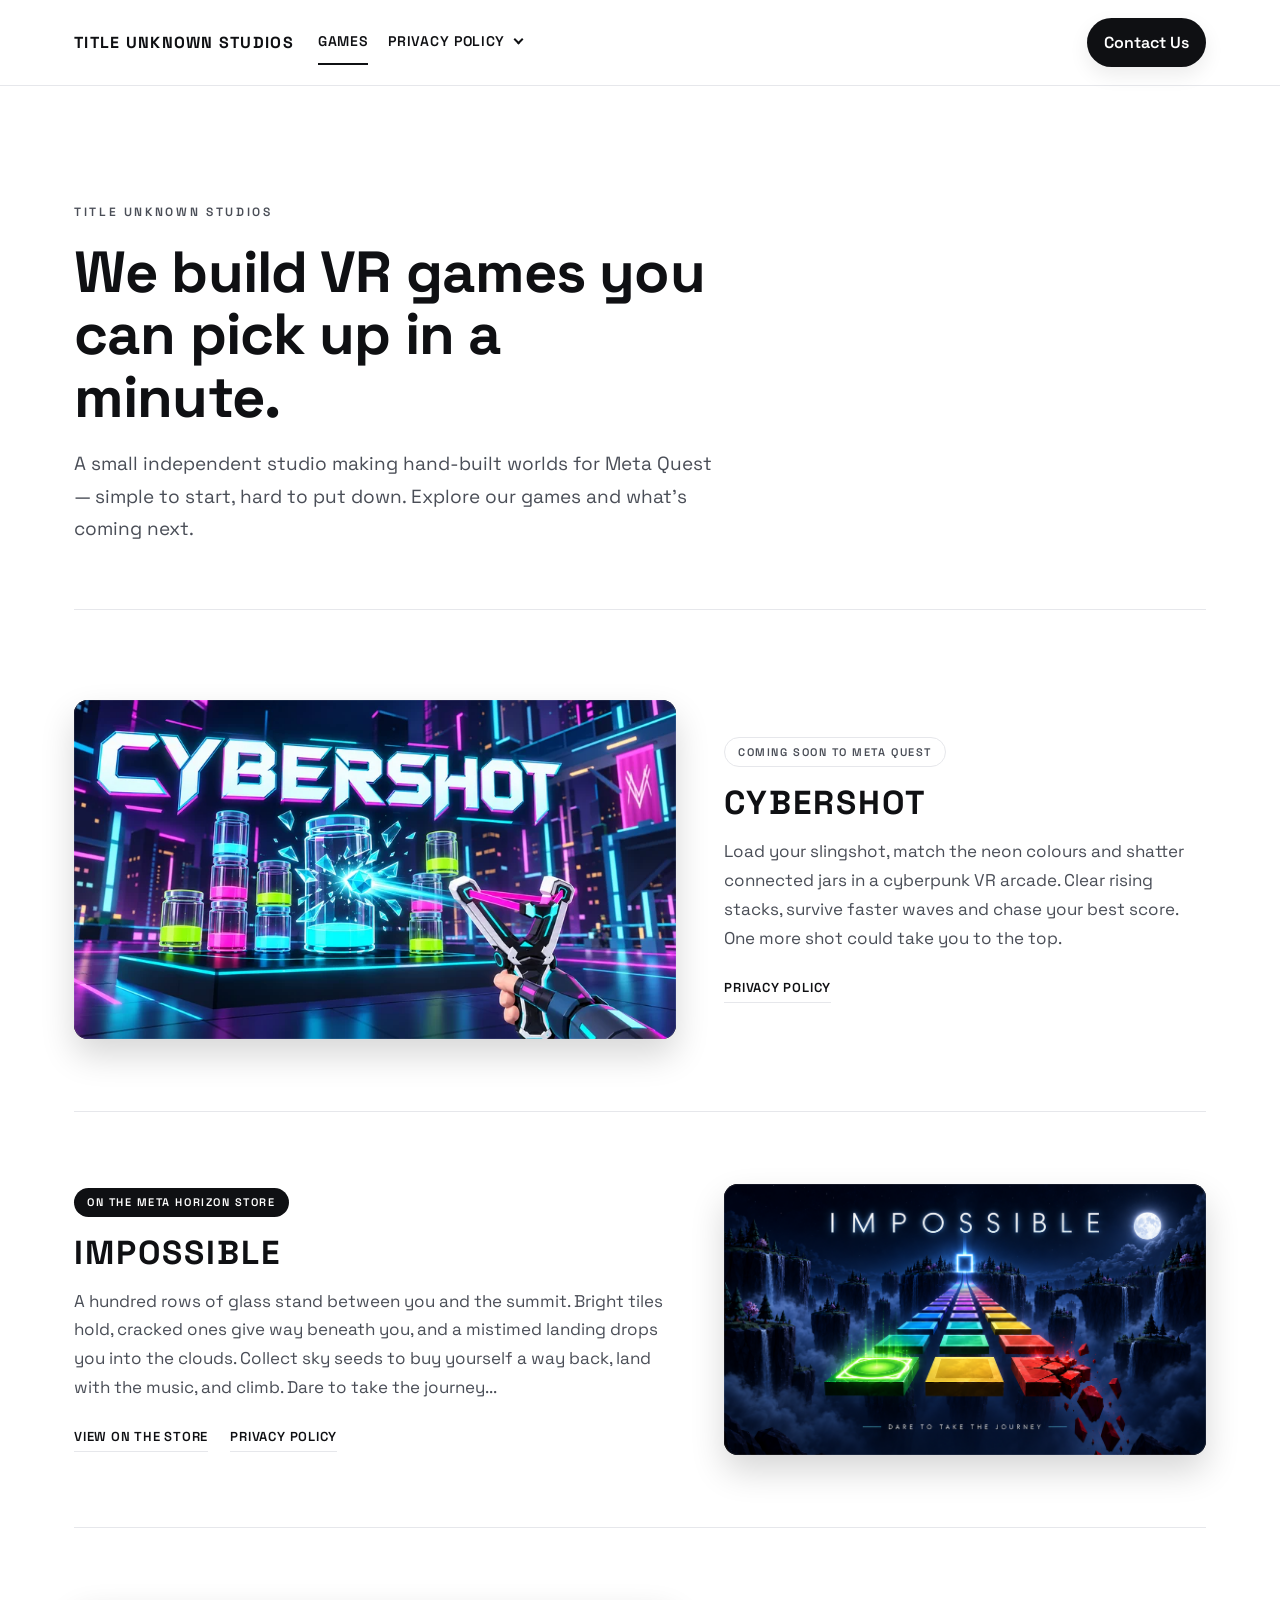
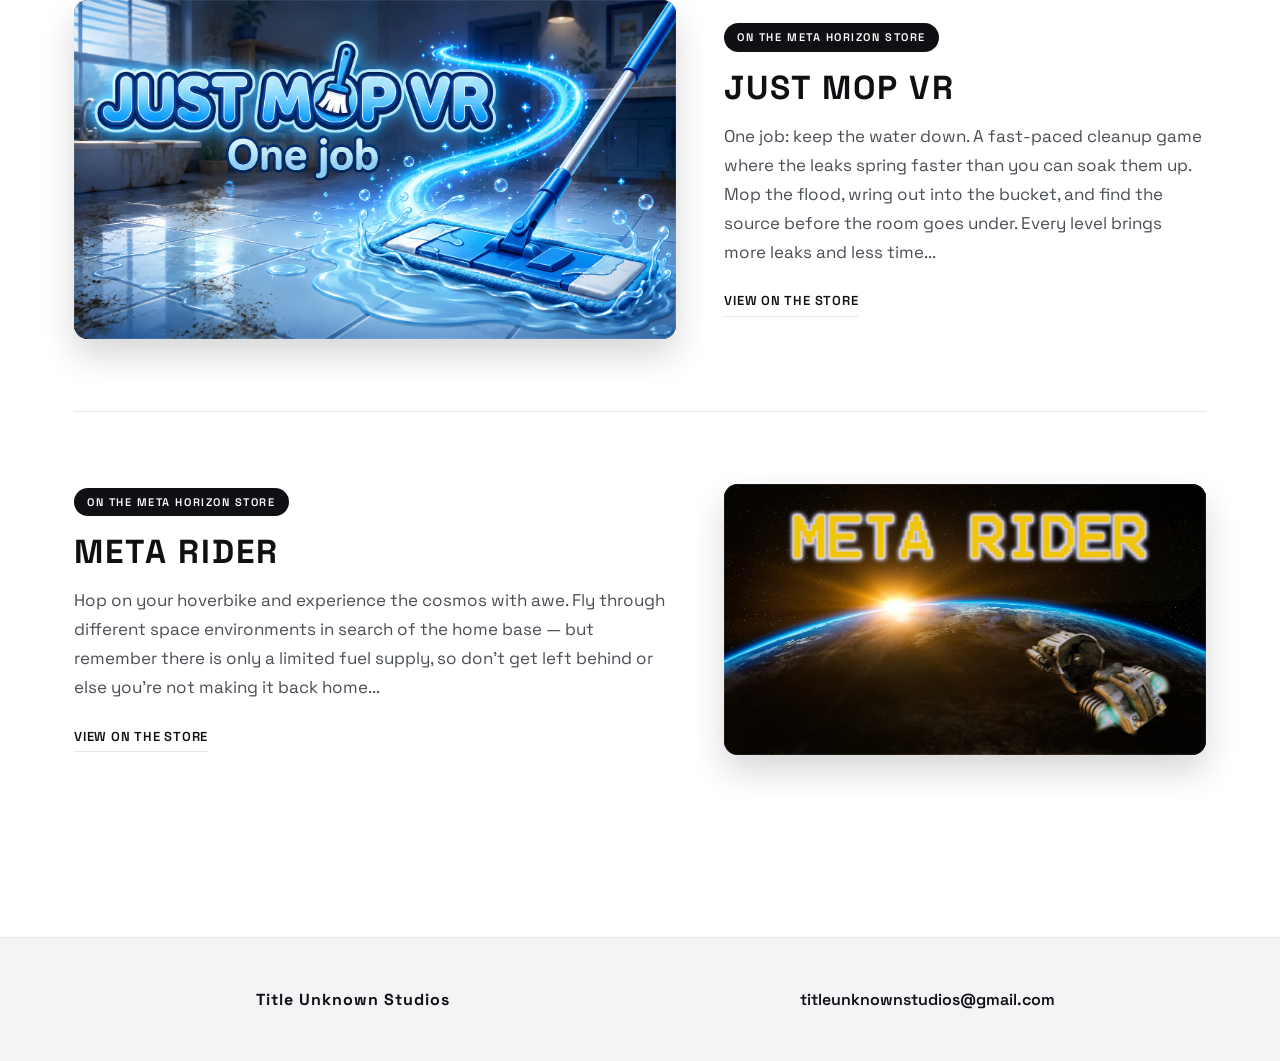
==== commit 914652db: "cybershot" ====
--- a/index.html
+++ b/index.html
@@ -21,9 +21,15 @@
       </button>
       <div class="nav-menu" id="site-menu">
         <nav class="nav-links" aria-label="Main navigation">
-          <a class="active" href="index.html">Games</a>
-          <a href="privacy-policy/">Privacy Policy</a>
-          <a href="privacy-policy/impossible/">Privacy Policy - Impossible</a>
+          <a class="active" aria-current="page" href="index.html">Games</a>
+          <details class="privacy-menu">
+            <summary>Privacy Policy</summary>
+            <div class="privacy-links">
+              <a href="privacy-policy/">General privacy policy</a>
+              <a href="privacy-policy/impossible/">Impossible</a>
+              <a href="privacy-policy/cybershot/">Cybershot</a>
+            </div>
+          </details>
         </nav>
         <a class="btn primary" href="contact.html">Contact Us</a>
       </div>
@@ -37,7 +43,7 @@
         <h1>We build VR games you can pick up in a minute.</h1>
         <p class="lede">
           A small independent studio making hand-built worlds for Meta Quest &mdash; simple to start,
-          hard to put down. Three titles so far, with more on the way.
+          hard to put down. Explore our games and what&rsquo;s coming next.
         </p>
         <div class="rule"></div>
       </div>
@@ -46,9 +52,31 @@
     <section class="games container" id="games" aria-label="Our games">
 
       <article class="game reveal">
+        <div class="game-media">
+          <img src="assets/cybershot-hero-1600.webp"
+               srcset="assets/cybershot-hero-800.webp 800w, assets/cybershot-hero-1600.webp 1600w"
+               sizes="(max-width: 900px) calc(100vw - 40px), (max-width: 1180px) 53vw, 602px"
+               width="1600" height="900" loading="eager" fetchpriority="high" decoding="async"
+               alt="Cybershot cover art: a slingshot fires a crystal into glowing cyan, pink and lime jars in a neon city">
+        </div>
+        <div class="game-body">
+          <span class="status soon">Coming soon to Meta Quest</span>
+          <h2>Cybershot</h2>
+          <p>
+            Load your slingshot, match the neon colours and shatter connected jars in a cyberpunk
+            VR arcade. Clear rising stacks, survive faster waves and chase your best score.
+            One more shot could take you to the top.
+          </p>
+          <div class="game-links">
+            <a href="privacy-policy/cybershot/">Privacy Policy</a>
+          </div>
+        </div>
+      </article>
+
+      <article class="game reveal">
         <a class="game-media" href="https://www.meta.com/experiences/impossible/1532649918630392/"
            target="_blank" rel="noopener">
-          <img src="assets/impossible-hero.png" width="2000" height="1125" loading="eager" decoding="async"
+          <img src="assets/impossible-hero.png" width="2000" height="1125" loading="lazy" decoding="async"
                alt="Impossible key art: a glowing path of coloured glass tiles leading to a portal above the clouds">
         </a>
         <div class="game-body">
--- a/styles.css
+++ b/styles.css
@@ -137,14 +137,91 @@
   text-transform: uppercase;
 }
 
-.nav-links a {
+.nav-links > a,
+.privacy-menu > summary {
+  display: flex;
+  align-items: center;
+  min-height: 44px;
   padding: 8px 0;
   border-bottom: 2px solid transparent;
   transition: border-color 0.2s ease, color 0.2s ease;
 }
 
-.nav-links .active {
+.nav-links > .active,
+.privacy-menu > summary.active {
   border-color: var(--accent);
+}
+
+.privacy-menu {
+  position: relative;
+}
+
+.privacy-menu > summary {
+  gap: 10px;
+  cursor: pointer;
+  list-style: none;
+}
+
+.privacy-menu > summary::-webkit-details-marker {
+  display: none;
+}
+
+.privacy-menu > summary::after {
+  content: "";
+  width: 7px;
+  height: 7px;
+  flex: none;
+  margin-top: -4px;
+  border-right: 2px solid currentColor;
+  border-bottom: 2px solid currentColor;
+  transform: rotate(45deg);
+  transition: transform .2s ease;
+}
+
+.privacy-menu[open] > summary::after {
+  margin-top: 3px;
+  transform: rotate(225deg);
+}
+
+.privacy-links {
+  position: absolute;
+  top: calc(100% + 8px);
+  left: 0;
+  z-index: 1;
+  width: 260px;
+  padding: 8px;
+  background: var(--bg);
+  border: 1px solid var(--border);
+  border-radius: 14px;
+  box-shadow: 0 12px 32px rgba(15, 16, 19, .1);
+  font-size: 14px;
+  font-weight: 500;
+  letter-spacing: 0;
+  text-transform: none;
+}
+
+.privacy-links a {
+  display: flex;
+  align-items: center;
+  justify-content: space-between;
+  gap: 12px;
+  min-height: 44px;
+  padding: 10px 12px;
+  border-radius: 8px;
+  transition: background .2s ease;
+}
+
+.privacy-links a[aria-current="page"] {
+  background: var(--surface);
+  font-weight: 600;
+}
+
+.policy-current {
+  color: var(--muted);
+  font-size: 10px;
+  font-weight: 600;
+  letter-spacing: .06em;
+  text-transform: uppercase;
 }
 
 .nav-toggle {
@@ -175,13 +252,19 @@
 }
 
 @media (hover: hover) {
-  .nav-links a:hover {
+  .nav-links > a:hover,
+  .privacy-menu > summary:hover {
     color: #1b1d23;
     border-color: var(--border);
   }
 
-  .nav-links a.active:hover {
+  .nav-links > a.active:hover,
+  .privacy-menu > summary.active:hover {
     border-color: var(--accent);
+  }
+
+  .privacy-links a:hover {
+    background: var(--surface);
   }
 
   .btn.primary:hover {
@@ -457,6 +540,41 @@
   font-weight: 600;
 }
 
+.content-card table {
+  width: 100%;
+  border-collapse: collapse;
+  margin: 1.2rem 0;
+  font-size: .95rem;
+}
+
+.content-card th,
+.content-card td {
+  text-align: left;
+  padding: .7rem .75rem;
+  border-bottom: 1px solid var(--border);
+  vertical-align: top;
+}
+
+.content-card th {
+  font-weight: 600;
+  color: var(--text);
+  font-size: .78rem;
+  text-transform: uppercase;
+  letter-spacing: .05em;
+}
+
+.content-card td {
+  color: var(--muted);
+}
+
+.content-card code {
+  background: #f4f5f7;
+  border: 1px solid var(--border);
+  border-radius: 5px;
+  padding: .08em .38em;
+  font-size: .9em;
+}
+
 /* ---- Footer ------------------------------------------------------------- */
 .site-footer {
   background: #f4f4f7;
@@ -508,6 +626,7 @@
   /* Without JS the menu simply sits below the brand, fully usable. */
   .nav-menu {
     width: 100%;
+    flex: 0 0 100%;
     flex-wrap: wrap;
     justify-content: center;
     gap: 12px 20px;
@@ -516,8 +635,23 @@
 
   .nav-links {
     flex: none;
-    flex-wrap: wrap;
+    width: 100%;
+    flex-direction: column;
+    align-items: stretch;
+    gap: 0;
     justify-content: center;
+  }
+
+  .nav-links > a,
+  .privacy-menu > summary {
+    justify-content: center;
+  }
+
+  .privacy-links {
+    position: static;
+    width: 100%;
+    max-width: 360px;
+    margin: 8px auto 0;
   }
 
   .js .nav-toggle {
@@ -603,7 +737,8 @@
     letter-spacing: 0.04em;
   }
 
-  .js .nav-links a {
+  .js .nav-links > a,
+  .js .privacy-menu > summary {
     display: flex;
     align-items: center;
     justify-content: space-between;
@@ -612,7 +747,7 @@
     line-height: 1.3;
   }
 
-  .js .nav-links a::after {
+  .js .nav-links > a::after {
     content: "";
     flex: none;
     width: 8px;
@@ -624,7 +759,7 @@
     opacity: .35;
   }
 
-  .js .nav-links a.active::after {
+  .js .nav-links > a.active::after {
     width: 8px;
     height: 8px;
     border: 0;
@@ -633,8 +768,34 @@
     opacity: 1;
   }
 
-  .js .nav-links a.active {
+  .js .nav-links > a.active,
+  .js .privacy-menu > summary.active {
     border-color: var(--border);
+  }
+
+  .js .privacy-menu > summary::after {
+    width: 8px;
+    height: 8px;
+    margin-right: 2px;
+    opacity: .6;
+  }
+
+  .js .privacy-links {
+    max-width: none;
+    margin: 0;
+    padding: 8px 0 12px 12px;
+    border: 0;
+    border-bottom: 1px solid var(--border);
+    border-radius: 0;
+    box-shadow: none;
+    font-size: 16px;
+    font-weight: 500;
+  }
+
+  .js .privacy-links a {
+    min-height: 48px;
+    padding: 12px;
+    line-height: 1.3;
   }
 
   .js .nav-menu .btn.primary {
@@ -645,22 +806,23 @@
 
   /* Staggered entrance for menu items. */
   @media (prefers-reduced-motion: no-preference) {
-    .js .nav-links a,
+    .js .nav-links > a,
+    .js .privacy-menu,
     .js .nav-menu .btn.primary {
       opacity: 0;
       transform: translateY(10px);
       transition: opacity .4s var(--ease-out), transform .5s var(--ease-out);
     }
 
-    .menu-open .nav-links a,
+    .menu-open .nav-links > a,
+    .menu-open .privacy-menu,
     .menu-open .nav-menu .btn.primary {
       opacity: 1;
       transform: none;
     }
 
-    .menu-open .nav-links a:nth-child(1) { transition-delay: .06s; }
-    .menu-open .nav-links a:nth-child(2) { transition-delay: .11s; }
-    .menu-open .nav-links a:nth-child(3) { transition-delay: .16s; }
+    .menu-open .nav-links > a:nth-child(1) { transition-delay: .06s; }
+    .menu-open .privacy-menu { transition-delay: .11s; }
     .menu-open .nav-menu .btn.primary { transition-delay: .22s; }
   }
 
@@ -799,6 +961,61 @@
     padding: 14px 20px;
   }
 
+  .content-card table,
+  .content-card tbody,
+  .content-card th,
+  .content-card td,
+  .content-card tr {
+    display: block;
+  }
+
+  .content-card thead {
+    display: none;
+  }
+
+  .content-card table {
+    margin: 1.25rem 0;
+  }
+
+  .content-card td {
+    border: none;
+    padding: 0;
+    font-size: .95rem;
+    line-height: 1.6;
+  }
+
+  .content-card td + td {
+    margin-top: .8rem;
+  }
+
+  .content-card td:first-child {
+    color: var(--text);
+    font-weight: 500;
+  }
+
+  .content-card tr {
+    background: var(--bg);
+    border: 1px solid var(--border);
+    border-radius: 14px;
+    padding: 1rem 1.1rem;
+    box-shadow: 0 2px 10px rgba(15, 16, 19, .04);
+  }
+
+  .content-card tr + tr {
+    margin-top: .75rem;
+  }
+
+  .content-card td::before {
+    content: attr(data-label);
+    display: block;
+    margin-bottom: .15rem;
+    font-size: .68rem;
+    text-transform: uppercase;
+    letter-spacing: .12em;
+    color: var(--muted);
+    font-weight: 600;
+  }
+
   .site-footer {
     margin-top: 40px;
     padding-top: 36px;
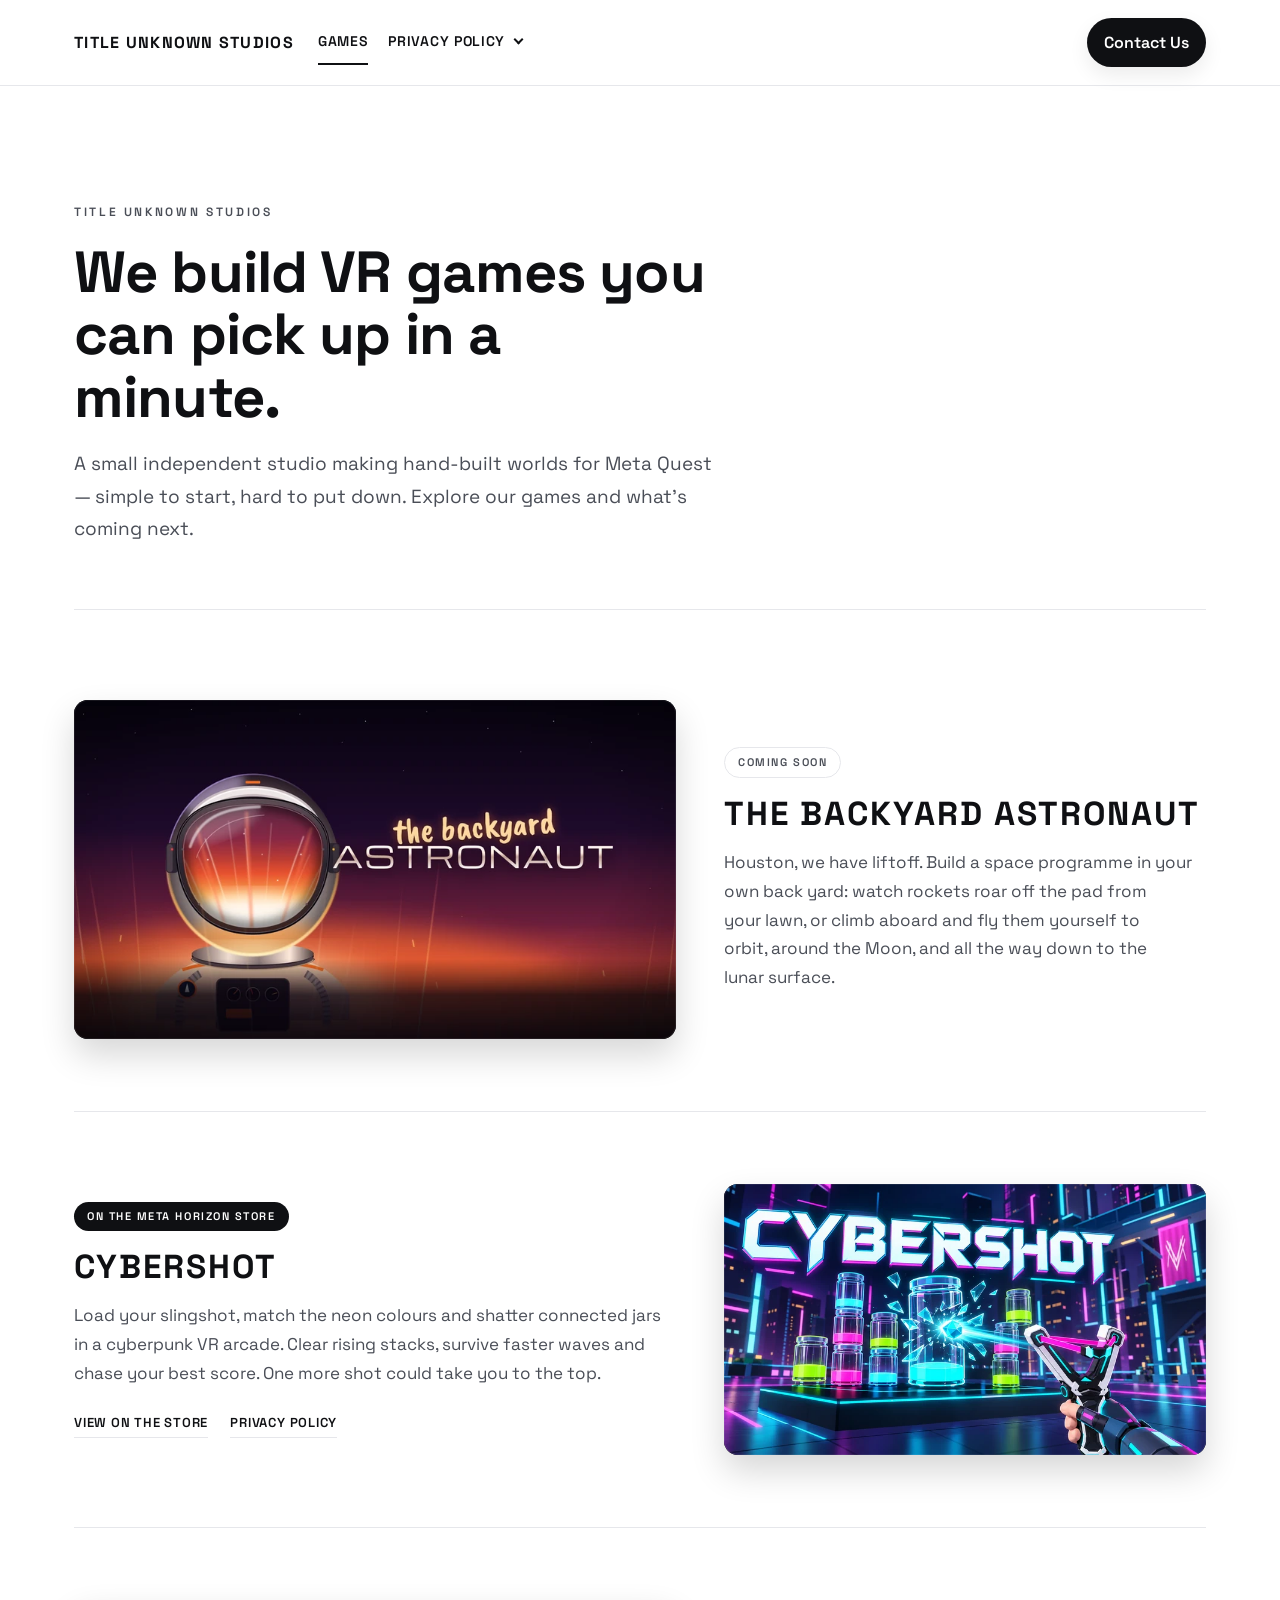
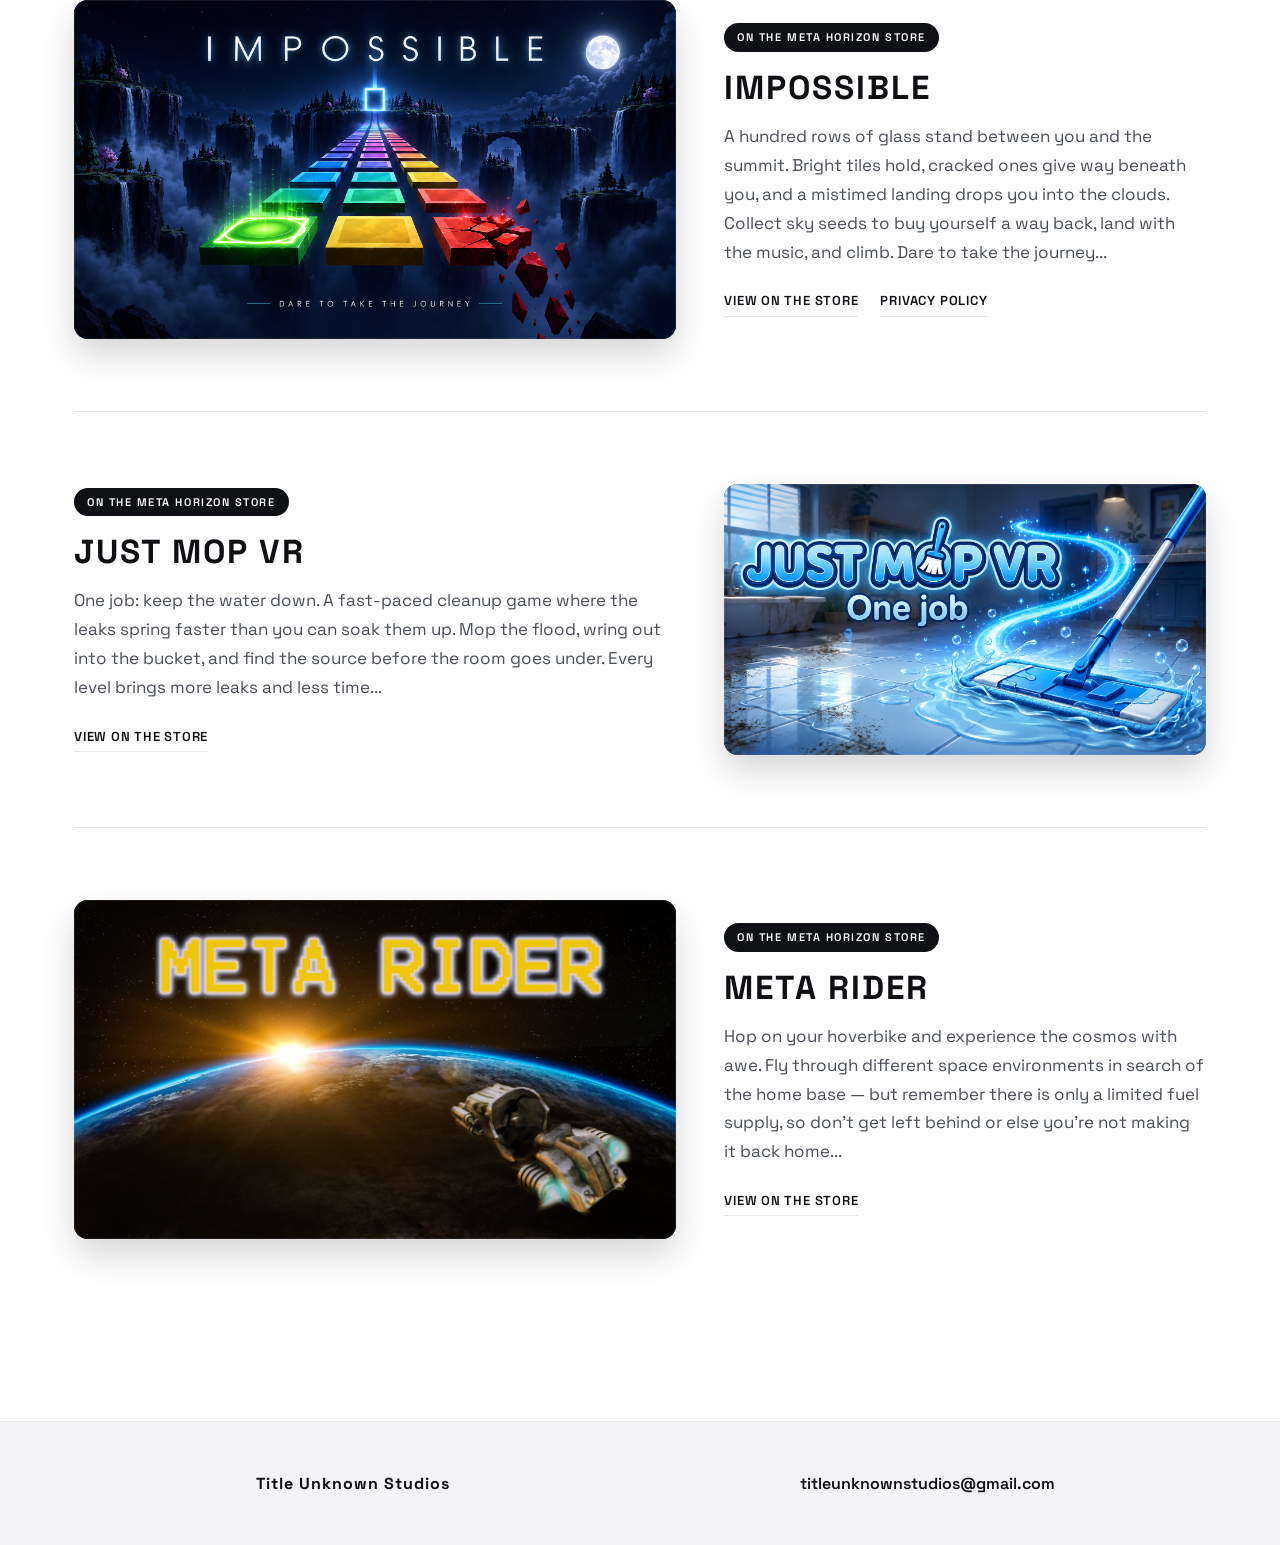
==== commit e258831e: "Add The Backyard Astronaut and link Cybershot store listing" ====
--- a/index.html
+++ b/index.html
@@ -53,14 +53,34 @@
 
       <article class="game reveal">
         <div class="game-media">
+          <img src="assets/backyard-astronaut-hero-1600.webp"
+               srcset="assets/backyard-astronaut-hero-800.webp 800w, assets/backyard-astronaut-hero-1600.webp 1600w"
+               sizes="(max-width: 900px) calc(100vw - 40px), (max-width: 1180px) 53vw, 602px"
+               width="1600" height="900" loading="eager" fetchpriority="high" decoding="async"
+               alt="The Backyard Astronaut cover art: an astronaut helmet glowing with the orange light of a rocket launch beneath a starry sky">
+        </div>
+        <div class="game-body">
+          <span class="status soon">Coming soon</span>
+          <h2>The Backyard Astronaut</h2>
+          <p>
+            Houston, we have liftoff. Build a space programme in your own back yard: watch rockets
+            roar off the pad from your lawn, or climb aboard and fly them yourself to orbit,
+            around the Moon, and all the way down to the lunar surface.
+          </p>
+        </div>
+      </article>
+
+      <article class="game reveal">
+        <a class="game-media" href="https://www.meta.com/experiences/cybershot/1549573286938055/"
+           target="_blank" rel="noopener">
           <img src="assets/cybershot-hero-1600.webp"
                srcset="assets/cybershot-hero-800.webp 800w, assets/cybershot-hero-1600.webp 1600w"
                sizes="(max-width: 900px) calc(100vw - 40px), (max-width: 1180px) 53vw, 602px"
-               width="1600" height="900" loading="eager" fetchpriority="high" decoding="async"
+               width="1600" height="900" loading="lazy" decoding="async"
                alt="Cybershot cover art: a slingshot fires a crystal into glowing cyan, pink and lime jars in a neon city">
-        </div>
+        </a>
         <div class="game-body">
-          <span class="status soon">Coming soon to Meta Quest</span>
+          <span class="status live">On the Meta Horizon Store</span>
           <h2>Cybershot</h2>
           <p>
             Load your slingshot, match the neon colours and shatter connected jars in a cyberpunk
@@ -68,6 +88,8 @@
             One more shot could take you to the top.
           </p>
           <div class="game-links">
+            <a href="https://www.meta.com/experiences/cybershot/1549573286938055/"
+               target="_blank" rel="noopener">View on the Store</a>
             <a href="privacy-policy/cybershot/">Privacy Policy</a>
           </div>
         </div>
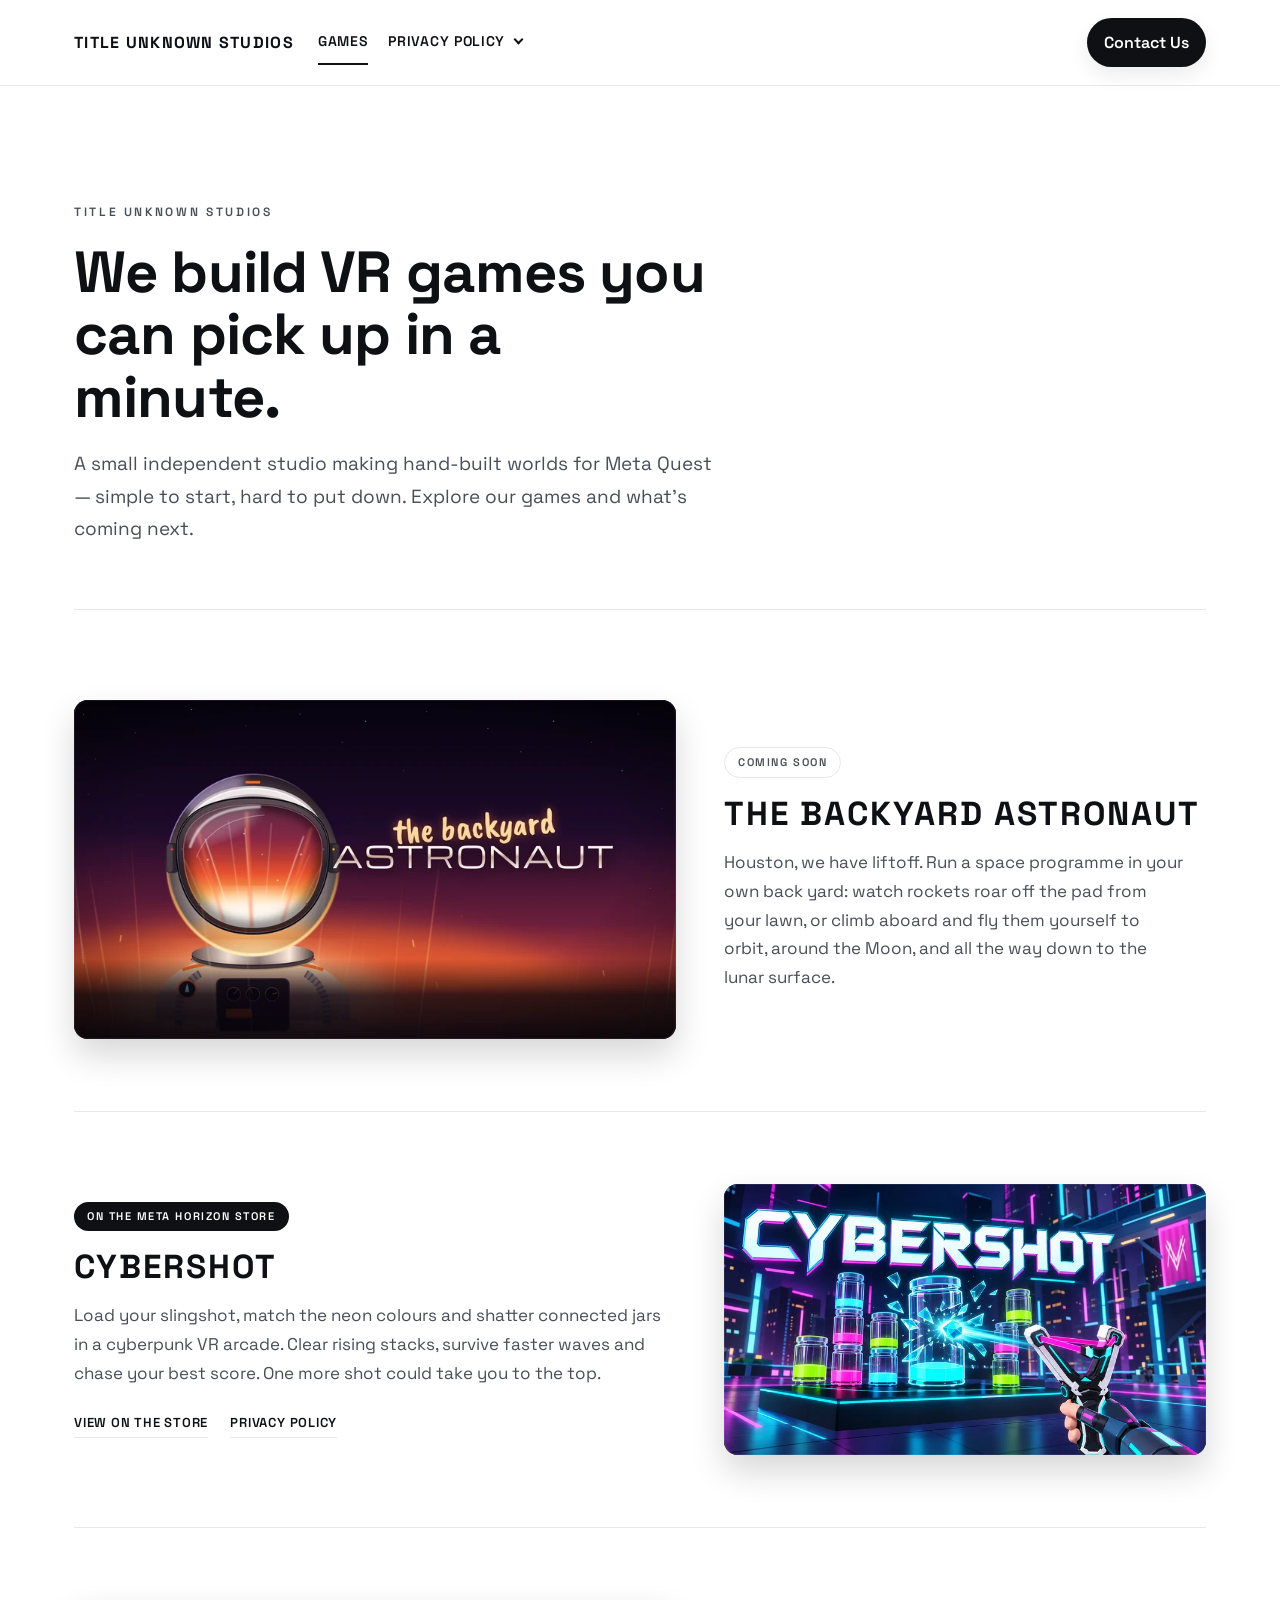
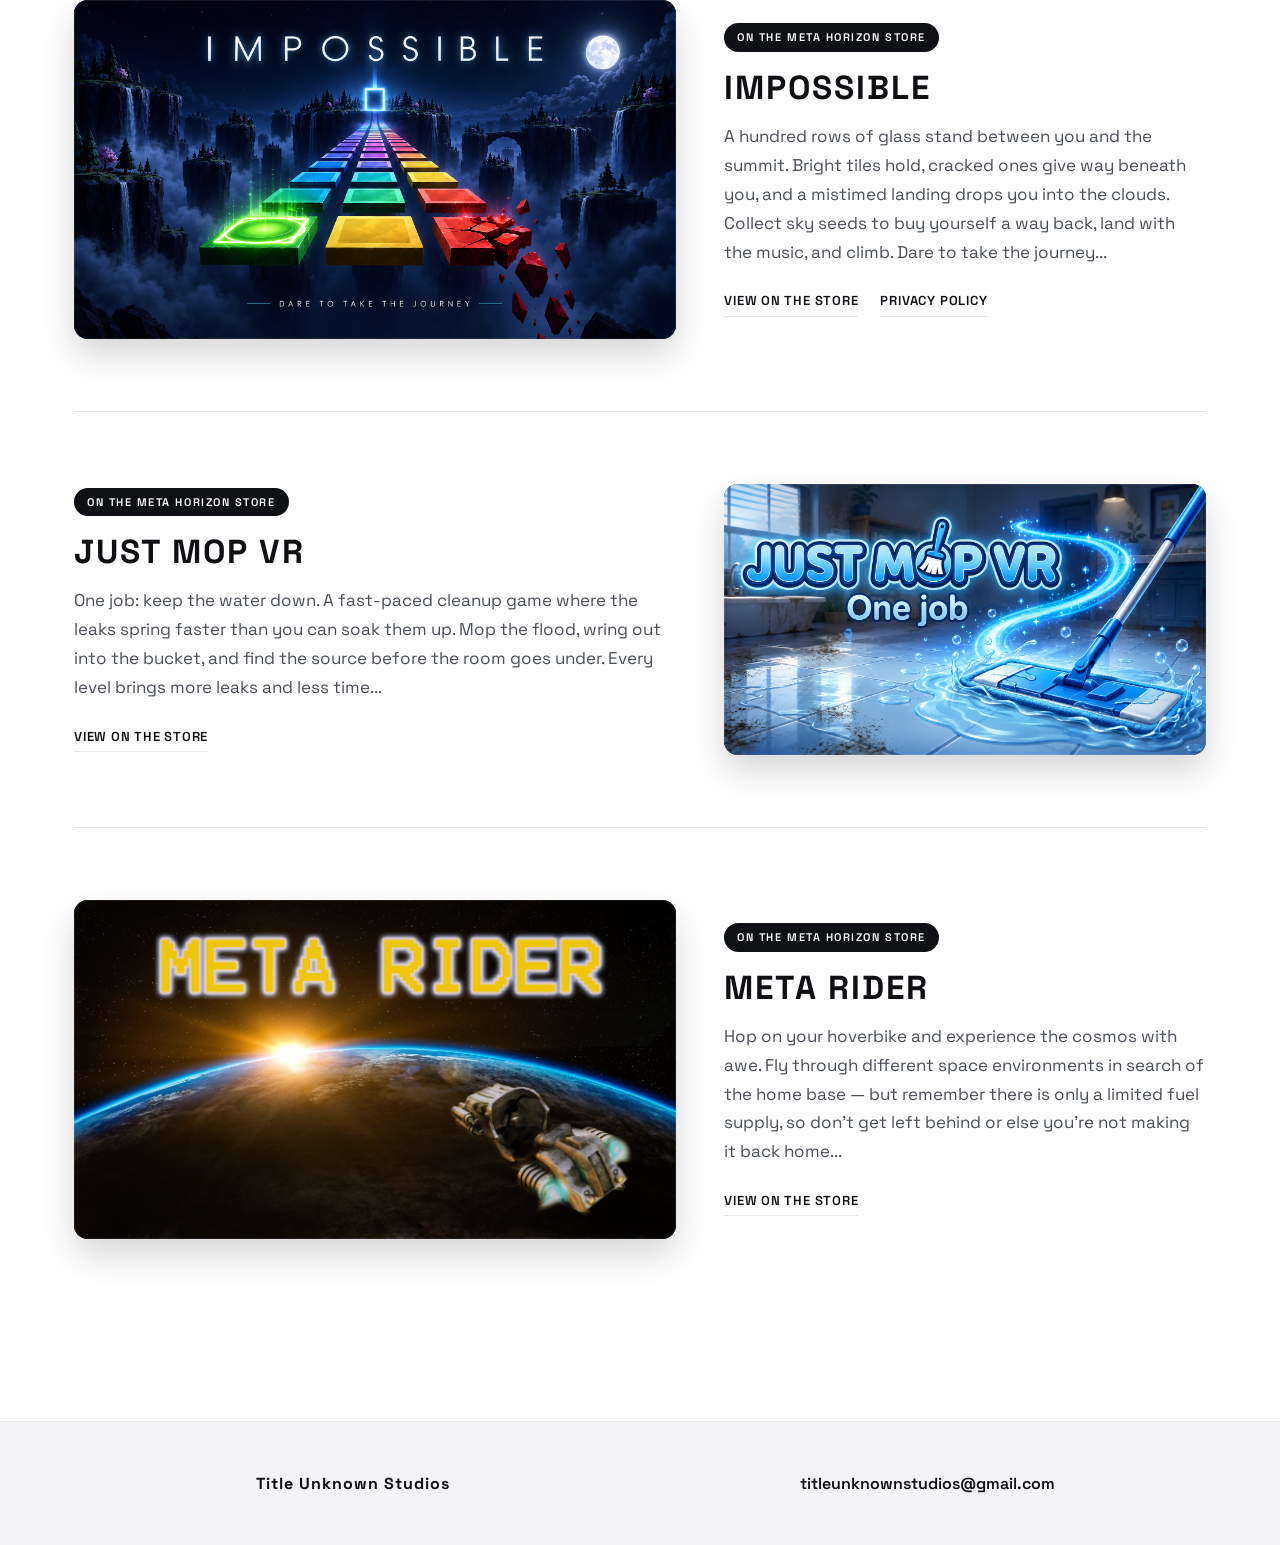
==== commit dbd8d25d: "Use Run in The Backyard Astronaut description" ====
--- a/index.html
+++ b/index.html
@@ -63,7 +63,7 @@
           <span class="status soon">Coming soon</span>
           <h2>The Backyard Astronaut</h2>
           <p>
-            Houston, we have liftoff. Build a space programme in your own back yard: watch rockets
+            Houston, we have liftoff. Run a space programme in your own back yard: watch rockets
             roar off the pad from your lawn, or climb aboard and fly them yourself to orbit,
             around the Moon, and all the way down to the lunar surface.
           </p>
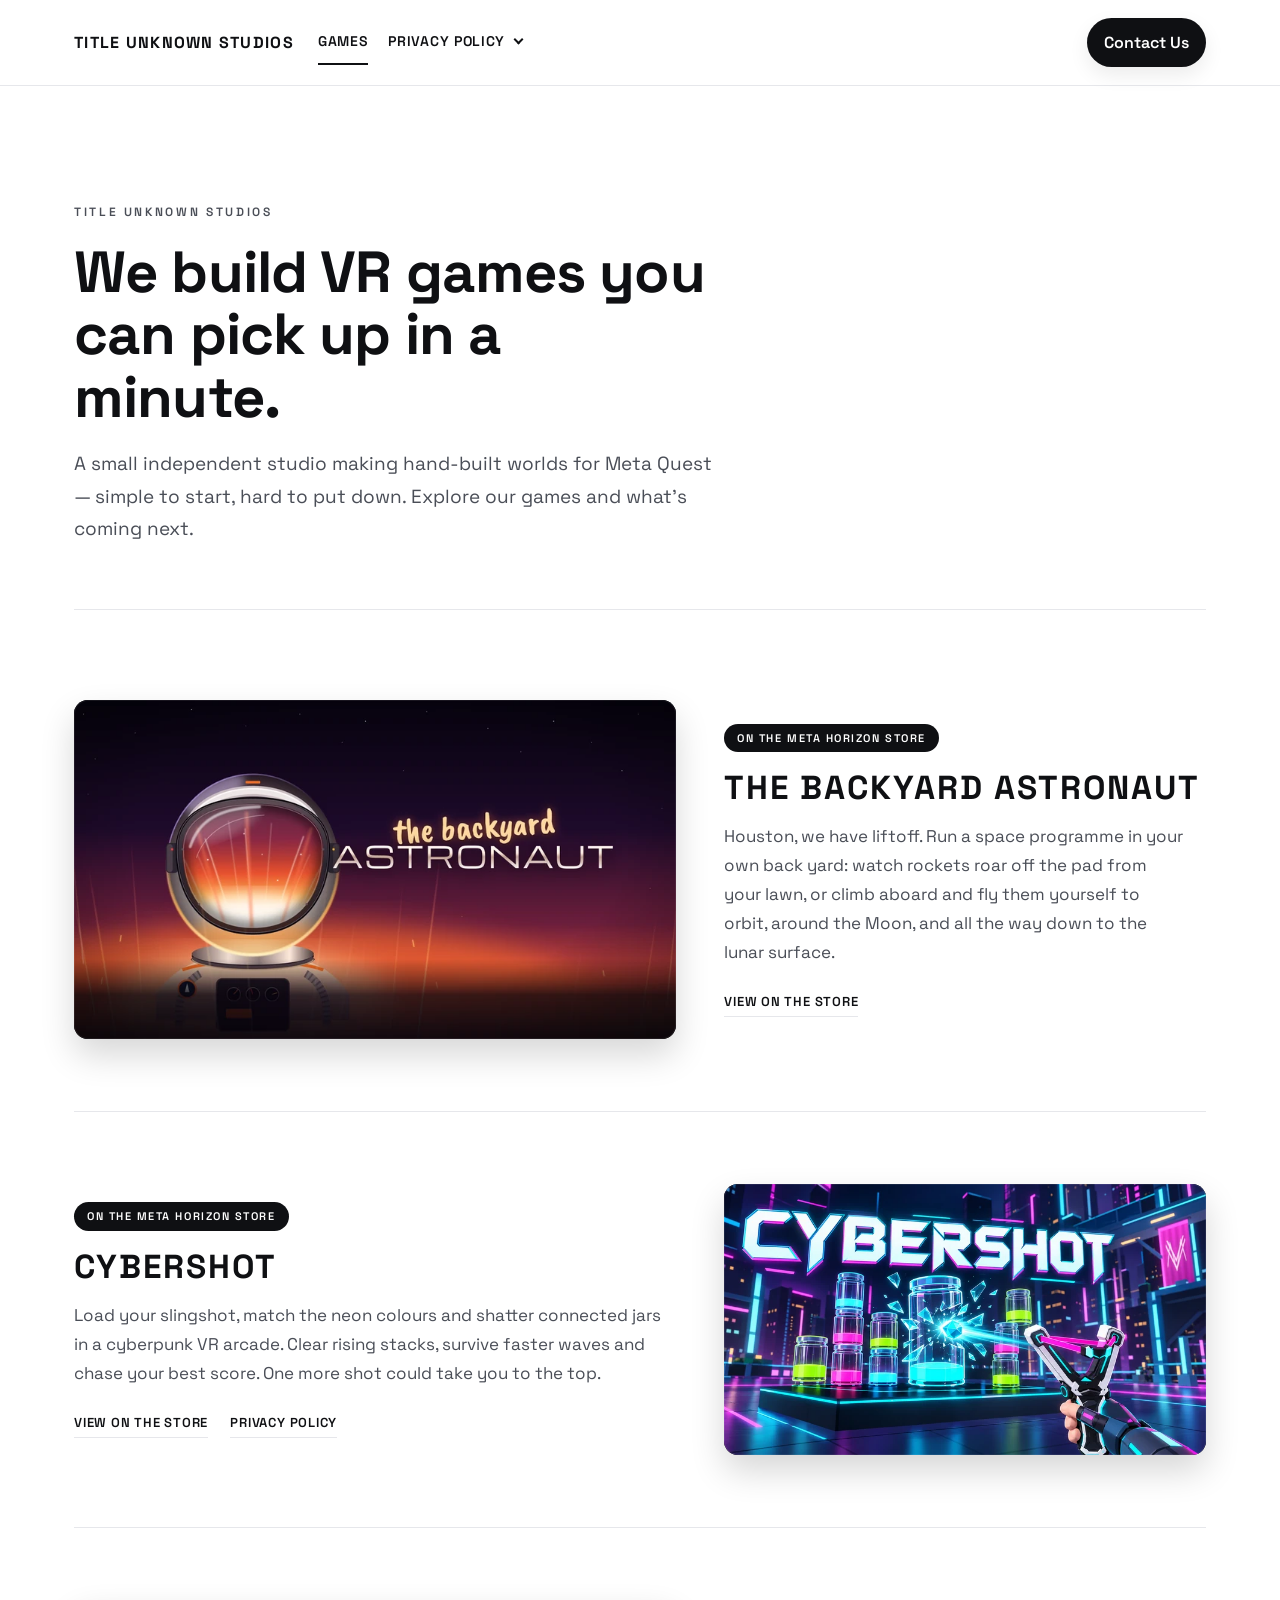
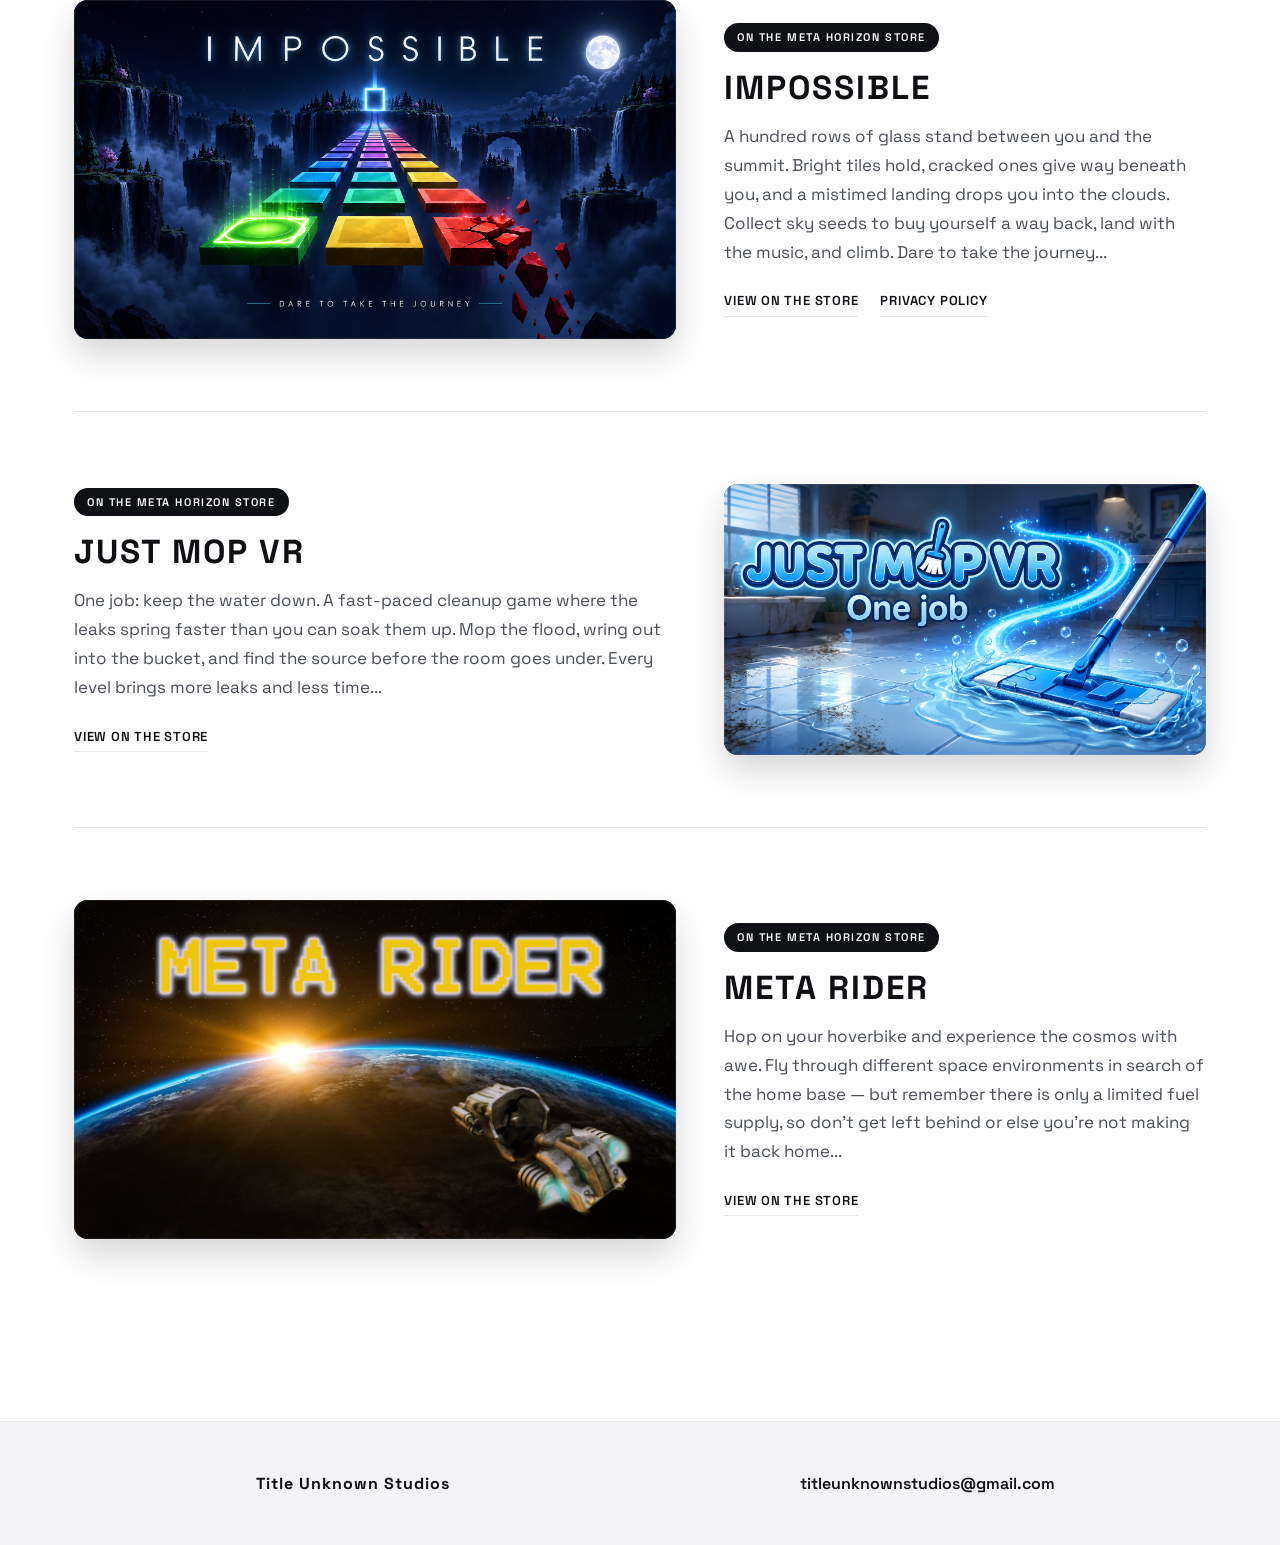
==== commit 4ecb1442: "Mark The Backyard Astronaut released and add Meta store links" ====
--- a/index.html
+++ b/index.html
@@ -52,21 +52,26 @@
     <section class="games container" id="games" aria-label="Our games">
 
       <article class="game reveal">
-        <div class="game-media">
+        <a class="game-media" href="https://www.meta.com/experiences/the-backyard-astronaut/1563432902218760/"
+           target="_blank" rel="noopener">
           <img src="assets/backyard-astronaut-hero-1600.webp"
                srcset="assets/backyard-astronaut-hero-800.webp 800w, assets/backyard-astronaut-hero-1600.webp 1600w"
                sizes="(max-width: 900px) calc(100vw - 40px), (max-width: 1180px) 53vw, 602px"
                width="1600" height="900" loading="eager" fetchpriority="high" decoding="async"
                alt="The Backyard Astronaut cover art: an astronaut helmet glowing with the orange light of a rocket launch beneath a starry sky">
-        </div>
+        </a>
         <div class="game-body">
-          <span class="status soon">Coming soon</span>
+          <span class="status live">On the Meta Horizon Store</span>
           <h2>The Backyard Astronaut</h2>
           <p>
             Houston, we have liftoff. Run a space programme in your own back yard: watch rockets
             roar off the pad from your lawn, or climb aboard and fly them yourself to orbit,
             around the Moon, and all the way down to the lunar surface.
           </p>
+          <div class="game-links">
+            <a href="https://www.meta.com/experiences/the-backyard-astronaut/1563432902218760/"
+               target="_blank" rel="noopener">View on the Store</a>
+          </div>
         </div>
       </article>
 
